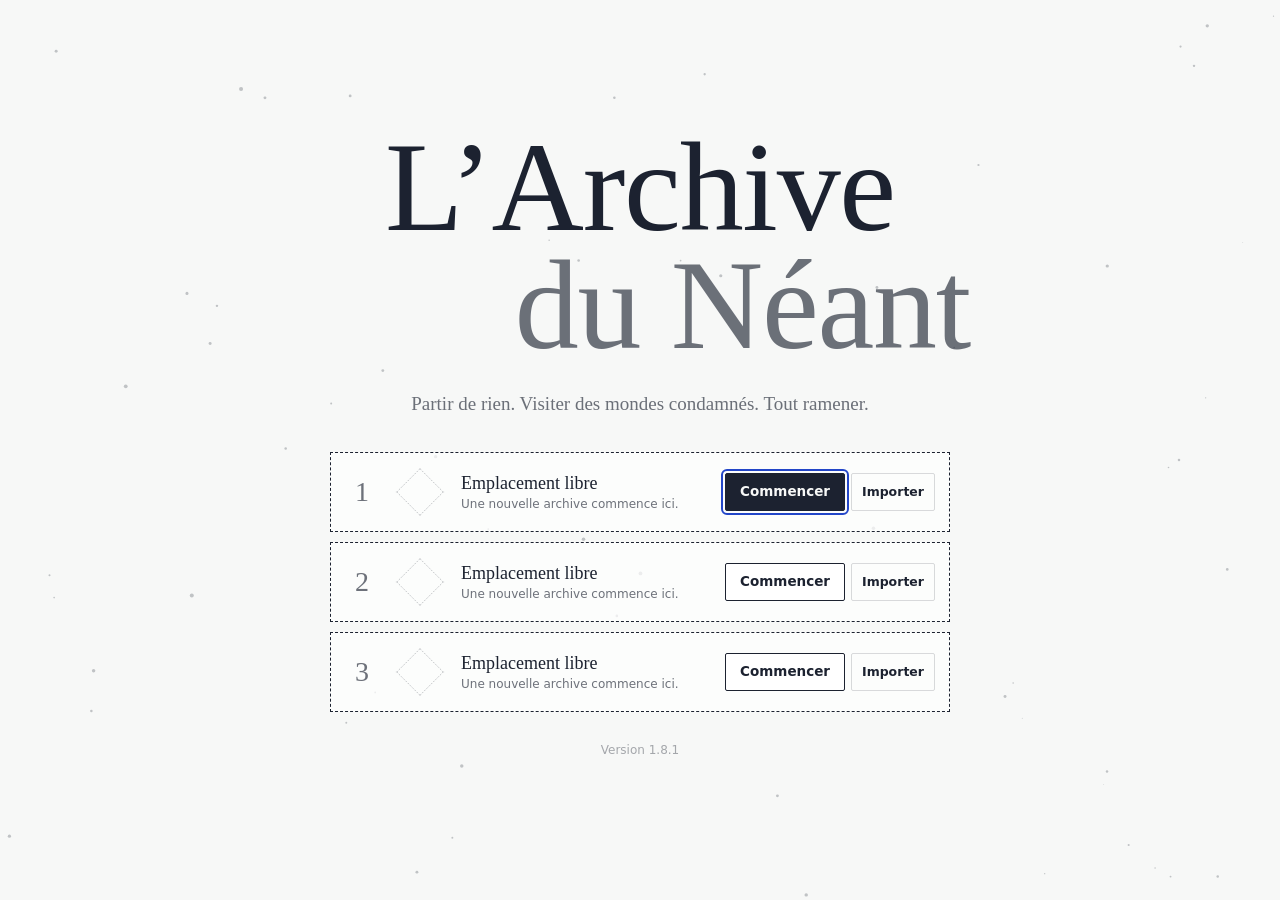
==== index.html @ 3fcc6752 "Publication du 17/10/2026 à 18:14" ====
<!doctype html>
<html lang="fr">
<head>
  <meta charset="utf-8">
  <meta name="viewport" content="width=device-width, initial-scale=1, viewport-fit=cover">
  <meta name="mobile-web-app-capable" content="yes">
  <meta name="apple-mobile-web-app-capable" content="yes">
  <meta name="apple-mobile-web-app-status-bar-style" content="default">
  <meta name="apple-mobile-web-app-title" content="Archive du Néant">
  <link rel="manifest" href="manifest.webmanifest">
  <link rel="apple-touch-icon" href="icons/apple-touch-icon.png">
  <title>L’Archive du Néant</title>
  <meta name="description" content="Un jeu d’extraction et de collection : explorez des mondes condamnés, capturez leurs créatures et bâtissez votre Archive avant leur destruction.">
  <meta name="theme-color" content="#f7f8f7">
  <link rel="icon" href="data:image/svg+xml,%3Csvg xmlns='http://www.w3.org/2000/svg' viewBox='0 0 64 64'%3E%3Crect width='64' height='64' fill='%23f7f8f7'/%3E%3Crect x='14' y='14' width='36' height='36' fill='none' stroke='%231c2230' stroke-width='3' transform='rotate(12 32 32)'/%3E%3Cpath d='M32 20l7 12-7 12-7-12z' fill='%232346c8'/%3E%3C/svg%3E">
  <link rel="stylesheet" href="css/style.css">
</head>
<body>
  <canvas id="game" aria-label="L’Archive du Néant"></canvas>
  <div id="hud"></div>
  <div id="hurt" aria-hidden="true"></div>
  <div id="toasts" aria-live="polite"></div>
  <div id="ui"></div>
  <noscript><p class="noscript">L’Archive du Néant a besoin de JavaScript pour fonctionner.</p></noscript>

  <!-- Socle -->
  <script src="js/core/ns.js"></script>
  <script src="js/core/rng.js"></script>
  <script src="js/core/prefs.js"></script>
  <script src="js/core/input.js"></script>
  <script src="js/core/audio.js"></script>
  <script src="js/core/music.js"></script>
  <script src="js/core/save.js"></script>
  <!-- Données -->
  <script src="js/data/resources.js"></script>
  <script src="js/data/biomes.js"></script>
  <script src="js/data/creatures.js"></script>
  <script src="js/data/traits.js"></script>
  <script src="js/data/civs.js"></script>
  <script src="js/data/gear.js"></script>
  <script src="js/data/world.js"></script>
  <script src="js/data/cosmos.js"></script>
  <script src="js/data/fauna.js"></script>
  <script src="js/data/works.js"></script>
  <!-- Génération -->
  <script src="js/gen/worldgen.js"></script>
  <script src="js/gen/zonegen.js"></script>
  <!-- Rendu -->
  <script src="js/render/camera.js"></script>
  <script src="js/render/fx.js"></script>
  <script src="js/render/icons.js"></script>
  <script src="js/render/creatureArt.js"></script>
  <script src="js/render/cosmicArt.js"></script>
  <script src="js/render/faunaArt.js"></script>
  <script src="js/render/structArt.js"></script>
  <script src="js/render/terrainArt.js"></script>
  <script src="js/render/civArt.js"></script>
  <!-- Jeu -->
  <script src="js/game/profile.js"></script>
  <script src="js/game/shapes.js"></script>
  <script src="js/game/arrange.js"></script>
  <script src="js/render/mosaic.js"></script>
  <script src="js/game/entities.js"></script>
  <script src="js/game/combat.js"></script>
  <script src="js/game/ai.js"></script>
  <script src="js/game/boss.js"></script>
  <script src="js/game/capture.js"></script>
  <script src="js/game/player.js"></script>
  <script src="js/game/collapse.js"></script>
  <script src="js/game/expedition.js"></script>
  <script src="js/game/cinematic.js"></script>
  <script src="js/game/production.js"></script>
  <script src="js/game/bonds.js"></script>
  <script src="js/game/mounts.js"></script>
  <script src="js/game/abilities.js"></script>
  <script src="js/game/keys.js"></script>
  <script src="js/game/rescue.js"></script>
  <script src="js/game/civs.js"></script>
  <script src="js/game/settlements.js"></script>
  <script src="js/game/cosmic.js"></script>
  <script src="js/game/cosmos.js"></script>
  <script src="js/game/search.js"></script>
  <script src="js/game/tutorial.js"></script>
  <script src="js/game/tools.js"></script>
  <script src="js/game/structures.js"></script>
  <script src="js/game/events.js"></script>
  <script src="js/game/resume.js"></script>
  <script src="js/game/archive.js"></script>
  <!-- Interface -->
  <script src="js/ui/hud.js"></script>
  <script src="js/ui/panels.js"></script>
  <script src="js/ui/worldmap.js"></script>
  <script src="js/ui/gamepad.js"></script>
  <script src="js/ui/touch.js"></script>
  <script src="js/ui/console.js"></script>
  <script src="js/ui/dialogue.js"></script>
  <script src="js/main.js"></script>
</body>
</html>
---- css/style.css ----
/* L'Archive du Néant — interface.
   Direction : un registre d'archives. Papier blanc froid, encre bleu-noir,
   un seul bleu (celui de l'Artefact) et un rouge de tampon pour le danger. */
:root {
  --paper: #f7f8f7;
  --card: #ffffff;
  --ink: #1c2230;
  --ink-2: rgba(28, 34, 48, 0.64);
  --ink-3: rgba(28, 34, 48, 0.38);
  --line: rgba(28, 34, 48, 0.16);
  --cyan: #2346c8;
  --cyan-soft: rgba(35, 70, 200, 0.1);
  --stamp: #b3261e;
  --good: #1f7a50;
  --serif: "Iowan Old Style", "Palatino Linotype", Palatino, "Book Antiqua", Georgia, serif;
  --sans: "Avenir Next", "Segoe UI", "Helvetica Neue", system-ui, sans-serif;
  --shadow: 0 28px 70px -30px rgba(18, 22, 34, 0.55);
}

* { box-sizing: border-box; }
[hidden] { display: none !important; }
html, body { margin: 0; height: 100%; overflow: hidden; background: var(--paper); color: var(--ink); font-family: var(--sans); font-size: 14px; line-height: 1.45; -webkit-font-smoothing: antialiased; }
canvas#game { position: fixed; inset: 0; display: block; cursor: crosshair; }
button, input, select { font: inherit; color: inherit; }
kbd { font-family: var(--sans); font-size: 11px; font-weight: 700; border: 1px solid var(--ink); border-bottom-width: 2px; border-radius: 3px; padding: 0 5px; background: var(--card); line-height: 18px; display: inline-block; min-width: 20px; text-align: center; }
.muted { color: var(--ink-2); }
.warn { color: var(--stamp); }
.good { color: var(--good); }
.cyan { color: var(--cyan); }
small { font-size: 12px; }
.noscript { position: fixed; inset: 0; display: grid; place-items: center; font-family: var(--serif); font-size: 20px; }

/* ---------------- boutons ---------------- */
.btn { border: 1px solid var(--ink); background: var(--card); padding: 8px 14px; border-radius: 2px; cursor: pointer; font-weight: 600; font-size: 13.5px; transition: background 0.12s, color 0.12s; }
.btn:hover:not(:disabled) { background: var(--ink); color: var(--paper); }
.btn:focus-visible, .tab:focus-visible, .creature-tile:focus-visible, select:focus-visible, input:focus-visible { outline: 2px solid var(--cyan); outline-offset: 2px; }
.btn:disabled { opacity: 0.42; cursor: not-allowed; }
.btn.primary { background: var(--ink); color: var(--paper); }
.btn.primary:hover:not(:disabled) { background: var(--cyan); border-color: var(--cyan); }
.btn.ghost { background: transparent; border-color: var(--line); }
.btn.ghost:hover:not(:disabled) { border-color: var(--ink); }
.btn.danger { color: var(--stamp); border-color: var(--stamp); background: transparent; }
.btn.danger:hover:not(:disabled) { background: var(--stamp); color: #fff; }
.btn.small { padding: 5px 10px; font-size: 12.5px; }
.btn.tiny { padding: 2px 8px; font-size: 12px; font-weight: 500; }
.btn.big { padding: 12px 22px; font-size: 15px; }
.btn.block { width: 100%; }
.actions { display: flex; gap: 10px; justify-content: flex-end; align-items: center; margin-top: 14px; }
.actions.wrap { flex-wrap: wrap; justify-content: flex-start; }

/* ---------------- champs ---------------- */
.field { display: flex; flex-direction: column; gap: 4px; margin: 8px 0; }
.field > span { font-size: 12px; color: var(--ink-2); }
.field.check { flex-direction: row; align-items: center; gap: 8px; }
.field.check > span { font-size: 14px; color: var(--ink); }
input[type="text"], select { border: 1px solid var(--ink-3); border-radius: 2px; padding: 6px 8px; background: var(--card); }
input[type="range"] { accent-color: var(--ink); width: 100%; }
input[type="checkbox"] { accent-color: var(--cyan); width: 16px; height: 16px; }
label.check { display: flex; gap: 10px; align-items: center; cursor: pointer; }

/* ---------------- fenêtres ---------------- */
#ui { position: fixed; inset: 0; pointer-events: none; z-index: 30; }
.overlay { position: absolute; inset: 0; display: grid; place-items: center; background: rgba(247, 248, 247, 0.74); backdrop-filter: blur(3px); pointer-events: auto; padding: 20px; animation: fadein 0.18s ease-out; }
.panel { background: var(--card); border: 1px solid var(--ink); border-radius: 2px; box-shadow: var(--shadow); width: min(640px, 100%); max-height: calc(100vh - 40px); overflow: auto; padding: 22px 26px; }
.panel.small { width: min(440px, 100%); }
.panel > header { display: flex; align-items: center; gap: 16px; justify-content: space-between; border-bottom: 1px solid var(--line); padding-bottom: 12px; margin-bottom: 14px; }
.panel h2 { font-family: var(--serif); font-weight: 400; font-size: 26px; margin: 0; letter-spacing: 0.01em; }
.panel h3 { font-size: 13px; font-weight: 700; margin: 18px 0 8px; color: var(--ink); }
.panel section:first-of-type h3 { margin-top: 4px; }
.panel p { margin: 6px 0; max-width: 72ch; }
.note { border-left: 3px solid var(--cyan); padding: 6px 10px; background: var(--cyan-soft); }

ul.rows { list-style: none; margin: 0; padding: 0; }
ul.rows > li { display: flex; align-items: center; gap: 10px; padding: 7px 0; border-bottom: 1px solid var(--line); }
ul.rows > li:last-child { border-bottom: 0; }
ul.rows > li.disabled { opacity: 0.45; }
ul.rows .grow, .grow { flex: 1; min-width: 0; }
ul.rows small { display: block; color: var(--ink-2); }
.swatch { width: 13px; height: 13px; margin: 0 3px; border: 1px solid var(--ink); flex: none; transform: rotate(45deg); }
.ico { display: inline-block; vertical-align: middle; image-rendering: auto; flex: none; }
.cost { display: flex; flex-wrap: wrap; gap: 4px 10px; margin: 8px 0; }
.cost .c { display: inline-flex; align-items: center; gap: 3px; font-weight: 700; font-variant-numeric: tabular-nums; }
.cost .c.lack { color: var(--stamp); }
.reslist { display: flex; flex-wrap: wrap; gap: 6px 14px; }
.reslist .r { display: inline-flex; align-items: center; gap: 5px; }
.reslist .r small { color: var(--ink-2); }
.mini-res { display: inline-flex; gap: 2px; }
dl.facts { display: grid; grid-template-columns: auto 1fr; gap: 3px 14px; margin: 8px 0; }
dl.facts dt { color: var(--ink-2); font-size: 12.5px; }
dl.facts dd { margin: 0; font-size: 13px; }
.stepper { display: inline-flex; align-items: center; gap: 6px; }
.stepper b { min-width: 16px; text-align: center; font-variant-numeric: tabular-nums; }

/* ---------------- écran titre ---------------- */
.title-overlay { background: transparent; backdrop-filter: none; }
.title-screen { text-align: center; max-width: 720px; }
.title { font-family: var(--serif); font-weight: 400; margin: 0; line-height: 0.92; font-size: clamp(54px, 10vw, 128px); letter-spacing: -0.01em; }
.title span { display: block; }
.title span + span { padding-left: 1.6em; color: var(--ink-2); }
.title-sub { font-family: var(--serif); font-size: 19px; color: var(--ink-2); margin: 26px auto 34px; max-width: 60ch; }
.title-actions { display: flex; gap: 12px; justify-content: center; flex-wrap: wrap; }
.title-meta { color: var(--ink-2); margin-top: 22px; font-size: 13px; }
.title-foot { color: var(--ink-3); font-size: 12px; margin-top: 30px; }

/* ---------------- introduction ---------------- */
.intro-overlay { background: var(--paper); backdrop-filter: none; transition: opacity 0.7s; }
.intro-overlay.out { opacity: 0; }
.intro { text-align: center; max-width: 640px; }
.intro p { font-family: var(--serif); font-size: clamp(20px, 2.6vw, 28px); margin: 18px 0; opacity: 0; transform: translateY(6px); transition: opacity 1.4s, transform 1.4s; }
.intro p.in { opacity: 1; transform: none; }
.intro .skip { position: fixed; right: 24px; bottom: 24px; }

/* ---------------- console de l'Artefact ---------------- */
.panel.console { width: min(1180px, 100%); height: min(860px, calc(100vh - 40px)); display: flex; flex-direction: column; padding: 18px 22px 0; overflow: hidden; }
.console > header { flex: none; margin-bottom: 0; }
.stockline { flex: 1; display: flex; flex-wrap: wrap; gap: 2px 12px; justify-content: flex-end; font-size: 12.5px; font-weight: 600; font-variant-numeric: tabular-nums; max-height: 44px; overflow: hidden; }
.stockline span { display: inline-flex; align-items: center; gap: 3px; }
.console-body { flex: 1; display: grid; grid-template-columns: 168px 1fr; min-height: 0; }
.tabs { display: flex; flex-direction: column; border-right: 1px solid var(--line); padding: 14px 0; gap: 2px; }
.tab { text-align: left; background: none; border: 0; border-left: 3px solid transparent; padding: 8px 12px; cursor: pointer; font-weight: 500; color: var(--ink-2); }
.tab:hover { color: var(--ink); background: rgba(28, 34, 48, 0.04); }
.tab.on { border-left-color: var(--cyan); color: var(--ink); font-weight: 700; background: var(--cyan-soft); }
.tab-content { overflow: auto; padding: 14px 4px 26px 22px; }
.tab-intro { color: var(--ink-2); display: flex; justify-content: space-between; gap: 16px; align-items: flex-start; flex-wrap: wrap; margin-bottom: 10px; }
.tab-intro .actions { margin: 0; }
.tab-content .empty { padding: 60px 20px; text-align: center; }
.tab-content .empty p:first-child { font-family: var(--serif); font-size: 22px; }

.world-grid { display: grid; grid-template-columns: repeat(auto-fill, minmax(258px, 1fr)); gap: 16px; }
.world-card { border: 1px solid var(--ink); padding: 0 14px 14px; background: var(--card); display: flex; flex-direction: column; }
.world-card.picked { outline: 3px solid var(--cyan); }
.world-swatch { width: calc(100% + 28px); margin: 0 -14px 10px; height: 64px; display: block; border-bottom: 1px solid var(--ink); }
.world-card h3 { font-family: var(--serif); font-size: 22px; font-weight: 400; margin: 2px 0 0; letter-spacing: 0.04em; }
.world-card .region { color: var(--ink-2); margin: 0 0 6px; }
.world-card dl.facts { flex: 1; grid-template-columns: 96px 1fr; }
.threat-inline { font-weight: 700; }
.threat-inline.t4, .threat-inline.t5 { color: #a8541a; }
.threat-inline.t6, .threat-inline.t7 { color: var(--stamp); }

.prep { display: grid; grid-template-columns: 280px 1fr; gap: 22px; align-items: start; }
.prep-world .world-card .btn { display: none; }
.slot-row { display: flex; gap: 10px; align-items: center; }
.slot-ico { width: 34px; height: 34px; border: 1px solid var(--line); display: grid; place-items: center; flex: none; }
.risk { border-top: 1px solid var(--ink); margin-top: 18px; padding-top: 10px; }

.craft-grid, .upgrades { display: grid; grid-template-columns: repeat(auto-fill, minmax(240px, 1fr)); gap: 12px; }
.craft, .upgrade { border: 1px solid var(--line); padding: 12px; display: flex; flex-direction: column; gap: 4px; }
.craft p, .upgrade p { margin: 2px 0; font-size: 13px; }
.craft.cannot { background: rgba(28, 34, 48, 0.025); }
.craft .btn, .upgrade .btn { align-self: flex-start; margin-top: auto; }
.craft-head { display: flex; gap: 10px; align-items: center; }
.craft-head small { display: block; color: var(--ink-2); }
.up-head { display: flex; justify-content: space-between; align-items: center; }
.pips { display: inline-flex; gap: 3px; }
.pips i { width: 9px; height: 9px; border: 1px solid var(--ink); display: inline-block; transform: rotate(45deg); }
.pips i.on { background: var(--cyan); border-color: var(--cyan); }

.creature-grid { display: grid; grid-template-columns: repeat(auto-fill, minmax(132px, 1fr)); gap: 10px; }
.creature-tile { border: 1px solid var(--line); background: var(--card); padding: 10px 8px; display: flex; flex-direction: column; align-items: center; gap: 2px; cursor: pointer; text-align: center; }
.creature-tile:hover { border-color: var(--ink); }
.creature-tile.comp { border-color: var(--cyan); box-shadow: inset 0 0 0 1px var(--cyan); }
.creature-tile.tier2, .creature-tile.tier3 { background: linear-gradient(180deg, rgba(28, 34, 48, 0.04), transparent 60%); }
.creature-tile b { font-size: 13px; }
.creature-tile small { font-size: 11.5px; }
.creature-tile em { font-style: normal; font-size: 11.5px; font-weight: 700; }

.beast-grid { display: grid; grid-template-columns: repeat(auto-fill, minmax(190px, 1fr)); gap: 10px; }
.beast { border: 1px solid var(--line); padding: 10px; display: flex; flex-direction: column; gap: 2px; }
.beast.caught { border-color: var(--ink); }
.beast p { font-size: 12.5px; margin: 4px 0; color: var(--ink-2); }
.beast.unknown, .beast.locked { align-items: center; justify-content: center; color: var(--ink-3); min-height: 110px; }
.void-sil { width: 50px; height: 50px; border: 1px dashed var(--ink-3); transform: rotate(45deg); margin: 8px; }

ol.ranks { list-style: none; padding: 0; margin: 8px 0; display: flex; flex-wrap: wrap; gap: 6px; }
ol.ranks li { border: 1px solid var(--line); padding: 6px 10px; display: flex; flex-direction: column; min-width: 120px; }
ol.ranks li span { font-size: 11.5px; color: var(--ink-2); }
ol.ranks li.done { border-color: var(--ink); }
ol.ranks li.next { border-color: var(--cyan); border-style: dashed; }
ol.ranks li.locked { border-style: dashed; color: var(--ink-3); }

.lore-list blockquote, .panel.lore blockquote { margin: 10px 0; padding: 4px 0 4px 16px; border-left: 2px solid var(--ink); font-family: var(--serif); font-size: 16px; line-height: 1.55; }
.lore-list blockquote b { display: block; font-family: var(--sans); font-size: 12px; color: var(--ink-2); margin-bottom: 2px; }
.panel.lore { width: min(520px, 100%); }
.panel.lore blockquote { font-size: 21px; font-style: italic; }
.lore-num { color: var(--ink-2); font-size: 12px; }
.stamp-small { font-size: 11px; font-weight: 800; border: 1.5px solid currentColor; padding: 1px 6px; transform: rotate(-4deg); }
.stamp-small.extrait { color: var(--ink); }
.stamp-small.urgence { color: #a8541a; }
.stamp-small.echec { color: var(--stamp); }

/* ---------------- fiches ---------------- */
.panel.creature-card { width: min(720px, 100%); }
.card-body { display: grid; grid-template-columns: 150px 1fr; gap: 20px; }
.portrait-big { border: 1px solid var(--line); display: grid; place-items: center; height: 150px; background: repeating-linear-gradient(0deg, transparent 0 19px, rgba(28, 34, 48, 0.05) 19px 20px), var(--paper); }
.species { color: var(--ink-2); font-size: 13px; }
.panel.report { width: min(680px, 100%); }
.panel.report > header { align-items: flex-start; }
.stamp { color: var(--stamp); border: 2.5px solid var(--stamp); padding: 4px 12px; font-weight: 800; font-size: 18px; transform: rotate(-8deg); letter-spacing: 0.04em; margin-top: 6px; opacity: 0.88; }
.portraits { display: flex; flex-wrap: wrap; gap: 12px; }
.portraits figure { margin: 0; text-align: center; width: 84px; }
.portraits figcaption { font-size: 12px; }
.capacity { display: flex; gap: 10px; align-items: center; font-weight: 700; }
.capacity .bar { flex: 1; }
.capacity.over b { color: var(--stamp); }
.panel.transfer { width: min(620px, 100%); }
.panel.bag { width: min(620px, 100%); }
.panel.pause { width: min(600px, 100%); }
dl.keys { display: grid; grid-template-columns: 150px 1fr; gap: 4px 12px; margin: 0; }
dl.keys dt { font-weight: 700; font-size: 13px; }
dl.keys dd { margin: 0; color: var(--ink-2); }
.foot { margin-top: 18px; font-size: 12px; }

/* ---------------- barres ---------------- */
.bar { height: 7px; border: 1px solid var(--ink); background: var(--card); position: relative; overflow: hidden; }
.bar > i { position: absolute; inset: 0; background: var(--ink); transform-origin: left center; transform: scaleX(0); transition: transform 0.12s linear; }
.bar.cargo > i { background: var(--cyan); }
.bar.full > i { background: var(--stamp); }
.bar.pulse { animation: pulse 0.35s ease-out; }

/* ---------------- HUD ---------------- */
#hud { position: fixed; inset: 0; pointer-events: none; z-index: 10; }
.card { background: rgba(255, 255, 255, 0.9); border: 1px solid var(--ink); border-radius: 2px; padding: 8px 12px; position: absolute; }
.hud-where { top: 14px; left: 14px; min-width: 210px; }
.where-code { font-family: var(--serif); font-size: 20px; letter-spacing: 0.05em; line-height: 1.1; }
.where-zone { font-size: 12.5px; color: var(--ink-2); margin: 2px 0 4px; }
.threat { font-size: 11.5px; color: var(--ink-2); display: flex; align-items: center; gap: 3px; }
.threat b { width: 8px; height: 8px; border: 1px solid var(--ink); transform: rotate(45deg); display: inline-block; margin-left: 2px; }
.threat b.on { background: var(--stamp); border-color: var(--stamp); }
.hud-map { top: 14px; right: 14px; padding: 6px; }
.hud-map canvas { display: block; width: 190px; height: 190px; background: #10131c; }
.map-label { font-size: 11px; color: var(--ink-2); }
.hud-vitals { left: 14px; bottom: 30px; width: 250px; }
.hud-vitals .lbl, .hud-loot .lbl { font-size: 11.5px; color: var(--ink-2); }
.hp { position: relative; height: 14px; border: 1.5px solid var(--ink); background: var(--card); margin: 3px 0 6px; overflow: hidden; }
.hp > i { position: absolute; inset: 0; background: var(--ink); transform-origin: left center; transition: transform 0.1s; }
.hp.low > i { background: var(--stamp); }
.hp > span { position: absolute; inset: 0; display: grid; place-items: center; font-size: 10.5px; font-weight: 700; color: #fff; mix-blend-mode: difference; font-variant-numeric: tabular-nums; }
.hud-vitals .row { display: flex; align-items: center; gap: 10px; }
.dash { width: 14px; height: 14px; border: 1.5px solid var(--ink); transform: rotate(45deg); opacity: 0.35; }
.dash.ready { background: var(--cyan); border-color: var(--cyan); opacity: 1; }
.weapons { display: flex; gap: 6px; }
.weapons img { border: 1px solid var(--line); background: var(--card); }
.hud-cons { position: absolute; left: 50%; bottom: 30px; transform: translateX(-50%); display: flex; gap: 6px; }
.hud-cons .slot { width: 52px; height: 52px; background: rgba(255, 255, 255, 0.9); border: 1px solid var(--ink); position: relative; display: grid; place-items: center; }
.hud-cons .slot.vacant { opacity: 0.4; }
.hud-cons .slot kbd { position: absolute; top: -9px; left: -7px; }
.hud-cons .slot .n { position: absolute; right: 3px; bottom: 1px; font-size: 11px; font-weight: 700; }
.hud-loot { right: 14px; bottom: 30px; width: 250px; }
.meter { display: grid; grid-template-columns: 42px 1fr 52px; gap: 8px; align-items: center; margin: 3px 0; }
.meter .num { font-size: 12px; font-weight: 700; text-align: right; font-variant-numeric: tabular-nums; }
.stake { font-size: 11.5px; color: var(--ink-2); margin-top: 4px; }
.hud-help { position: absolute; left: 0; right: 0; bottom: 6px; text-align: center; font-size: 11.5px; color: var(--ink-2); text-shadow: 0 0 4px rgba(255, 255, 255, 0.9), 0 0 2px #fff; }
.prompt { position: absolute; left: 50%; bottom: 100px; transform: translateX(-50%); background: var(--card); border: 1px solid var(--ink); padding: 7px 12px 9px; display: flex; gap: 8px; align-items: center; font-weight: 600; white-space: nowrap; overflow: hidden; }
.prompt.locked { color: var(--stamp); border-color: var(--stamp); }
.prompt .prompt-fill { position: absolute; left: 0; right: 0; bottom: 0; height: 3px; background: var(--cyan); transform-origin: left; transform: scaleX(0); }
.bossbar { position: absolute; left: 50%; bottom: 150px; transform: translateX(-50%); width: min(560px, 70vw); text-align: center; }
.bossbar .boss-name { font-family: var(--serif); font-size: 20px; text-shadow: 0 0 6px #fff, 0 0 3px #fff; }
.bossbar .bar { height: 10px; border-width: 1.5px; }
.bossbar .bar > i { background: var(--stamp); }
.bossbar.exhausted .bar > i { background: var(--cyan); }
.bossbar .boss-phase { font-size: 12px; font-weight: 600; text-shadow: 0 0 4px #fff, 0 0 2px #fff; margin-top: 2px; }
.collapsebar { position: absolute; left: 50%; top: 14px; transform: translateX(-50%); width: min(420px, 60vw); background: var(--card); border: 1px solid var(--cyan); padding: 8px 12px; text-align: center; font-weight: 700; }
.collapsebar .bar { border-color: var(--cyan); margin: 5px 0 3px; }
.collapsebar .bar > i { background: var(--cyan); }
.collapsebar.away { border-color: var(--stamp); color: var(--stamp); animation: blink 0.6s infinite alternate; }
.collapsebar .small { font-size: 11.5px; font-weight: 500; color: var(--ink-2); }
.emerg { position: absolute; left: 50%; top: 42%; transform: translateX(-50%); background: var(--card); border: 1px solid var(--ink); padding: 10px 14px; width: 260px; text-align: center; font-weight: 700; }
.emerg .bar { margin-top: 6px; }
.hud-rank { top: 14px; left: 14px; max-width: 360px; }
.rank-name { font-family: var(--serif); font-size: 21px; line-height: 1.15; white-space: nowrap; }
.rank-next { font-size: 12px; color: var(--ink-2); margin-top: 2px; }
.scale { font-size: 12px; font-weight: 700; margin-top: 4px; color: var(--cyan); font-variant-numeric: tabular-nums; }
.hud-stock { top: 14px; right: 14px; display: flex; flex-wrap: wrap; gap: 4px 12px; max-width: 420px; justify-content: flex-end; font-size: 12.5px; font-weight: 700; font-variant-numeric: tabular-nums; }
.hud-stock .res { display: inline-flex; align-items: center; gap: 3px; }
#hurt { position: fixed; inset: 0; pointer-events: none; z-index: 11; box-shadow: inset 0 0 120px rgba(179, 38, 30, 0.55); opacity: 0; }
#hurt.on { animation: hurt 0.45s ease-out; }

/* ---------------- messages ---------------- */
#toasts { position: fixed; top: 64px; left: 50%; transform: translateX(-50%); z-index: 20; display: flex; flex-direction: column; align-items: center; gap: 6px; pointer-events: none; width: min(560px, 90vw); }
.toast { background: var(--card); border: 1px solid var(--ink); border-left-width: 4px; padding: 8px 14px; box-shadow: 0 10px 24px -14px rgba(18, 22, 34, 0.5); animation: toastin 0.25s ease-out; transition: opacity 0.4s, transform 0.4s; max-width: 100%; }
.toast.out { opacity: 0; transform: translateY(-6px); }
.banner { position: fixed; left: 50%; top: 26%; transform: translateX(-50%); background: var(--card); border: 1px solid var(--ink); padding: 18px 30px; text-align: center; box-shadow: var(--shadow); animation: toastin 0.5s ease-out; transition: opacity 0.8s; }
.banner.out { opacity: 0; }
.banner-title { font-family: var(--serif); font-size: 30px; white-space: nowrap; }
.banner-sub { color: var(--ink-2); margin-top: 4px; }
.fatal { position: fixed; left: 50%; top: 50%; transform: translate(-50%, -50%); z-index: 100; background: var(--card); border: 2px solid var(--stamp); padding: 20px 24px; max-width: 460px; box-shadow: var(--shadow); }

@keyframes fadein { from { opacity: 0; } to { opacity: 1; } }
@keyframes toastin { from { opacity: 0; transform: translateY(-8px); } to { opacity: 1; transform: none; } }
@keyframes pulse { 0% { box-shadow: 0 0 0 0 rgba(35, 70, 200, 0.6); } 100% { box-shadow: 0 0 0 6px rgba(35, 70, 200, 0); } }
@keyframes hurt { 0% { opacity: 1; } 100% { opacity: 0; } }
@keyframes blink { from { opacity: 1; } to { opacity: 0.7; } }

@media (prefers-reduced-motion: reduce) {
  .overlay, .toast, .banner { animation: none; }
  .intro p { transition: opacity 0.4s; transform: none; }
}
@media (max-width: 900px) {
  .console-body { grid-template-columns: 1fr; grid-template-rows: auto 1fr; }
  .tabs { flex-direction: row; overflow-x: auto; border-right: 0; border-bottom: 1px solid var(--line); padding: 6px 0; }
  .tab { border-left: 0; border-bottom: 3px solid transparent; white-space: nowrap; }
  .tab.on { border-bottom-color: var(--cyan); }
  .tab-content { padding-left: 0; }
  .prep { grid-template-columns: 1fr; }
  .card-body { grid-template-columns: 1fr; }
  .hud-map canvas { width: 130px; height: 130px; }
  .hud-vitals, .hud-loot { width: 200px; }
}

/* ---------------- v0.9 : liens, capacités, montures ---------------- */
.hud-abil { left: 14px; bottom: 132px; padding: 6px 8px; }
.aslots { display: flex; gap: 6px; align-items: flex-end; }
.aslot { position: relative; width: 40px; height: 40px; border: 1.5px solid var(--line); background: var(--card); display: grid; place-items: center; overflow: hidden; }
.aslot.on { width: 48px; height: 48px; border-width: 2.5px; }
.aslot .adot { position: absolute; right: 3px; top: 3px; width: 8px; height: 8px; border-radius: 50%; border: 1px solid var(--ink); }
.aslot .acd { position: absolute; inset: 0; background: rgba(28, 34, 48, 0.55); transform-origin: bottom; transform: scaleY(0); }
.aslot kbd { position: absolute; left: -1px; bottom: -1px; font-size: 10px; line-height: 15px; min-width: 16px; padding: 0 3px; }
.aslot.down { opacity: 0.35; }
.aslot.call { border-style: dashed; border-color: var(--ink); }
.aslot.call.used { opacity: 0.3; }
.aname { font-size: 11.5px; color: var(--ink-2); margin-top: 4px; white-space: nowrap; }
.mount-row { display: grid; grid-template-columns: auto 1fr; gap: 8px; align-items: center; margin: 0 0 6px; }
.mount-row .bar { height: 6px; }

.bars { display: grid; grid-template-columns: 74px 1fr auto; gap: 4px 10px; align-items: center; margin: 8px 0; font-size: 12.5px; }
.bars .bar { height: 8px; }
.bars .bar.loy > i { background: var(--good); }
.bars .bar.loy.low > i { background: var(--stamp); }
.bars .bar.xp > i { background: var(--cyan); }
.bars .bar.fed > i { background: #b8863b; }
.tags { display: flex; flex-wrap: wrap; gap: 4px; margin: 6px 0; }
.tag { font-size: 11.5px; border: 1px solid var(--line); padding: 1px 7px; border-radius: 10px; display: inline-flex; align-items: center; gap: 4px; }
.tag i { width: 8px; height: 8px; border-radius: 50%; display: inline-block; border: 1px solid rgba(28, 34, 48, 0.4); }
.evo { border: 1px solid var(--line); padding: 8px 10px; margin: 6px 0; display: grid; grid-template-columns: 1fr auto; gap: 4px 12px; align-items: center; }
.evo b { font-family: var(--serif); font-weight: 400; font-size: 16px; }
.evo .why { color: var(--stamp); font-size: 12px; }
.lvl { font-size: 11px; font-weight: 700; color: var(--cyan); }
.essences { display: grid; grid-template-columns: repeat(auto-fill, minmax(220px, 1fr)); gap: 10px; }
.essence { border: 1px dashed var(--ink-3); padding: 10px; display: flex; flex-direction: column; gap: 4px; align-items: flex-start; }
.essence img { filter: grayscale(1) opacity(0.6); }
.logline { font-size: 12.5px; padding: 3px 0; border-bottom: 1px solid var(--line); }
.logline small { color: var(--ink-3); margin-right: 8px; }
.creature-tile.lost { opacity: 0.55; border-style: dashed; }
.world-card.rescue { border-color: var(--stamp); box-shadow: inset 0 0 0 1px var(--stamp); }

/* ---------------- v0.10 : peuples ---------------- */
.panel.dialogue { width: min(620px, 100%); }
.dlg-head { display: grid; grid-template-columns: 100px 1fr; gap: 16px; align-items: center; border-bottom: 1px solid var(--line); padding-bottom: 12px; margin-bottom: 12px; }
.dlg-portrait { border: 1px solid var(--line); height: 100px; display: grid; place-items: center; background: var(--paper); }
.dlg-head h2 { margin: 0; }
.dlg-head p { margin: 2px 0; }
.dlg-att { font-size: 12px; font-weight: 700; letter-spacing: 0.04em; text-transform: uppercase; color: var(--ink-2); }
.dlg-text p { font-family: var(--serif); font-size: 17px; line-height: 1.55; margin: 8px 0; }
.dlg-text p.note, .dlg-text p.muted { font-family: var(--sans); font-size: 13.5px; }
.dlg-choices { display: flex; flex-direction: column; gap: 8px; margin-top: 16px; }
.dlg-choice { display: flex; flex-direction: column; gap: 2px; }
.btn.choice { text-align: left; font-weight: 500; padding: 9px 14px; }
.btn.choice.danger { color: var(--stamp); border-color: var(--stamp); }
.btn.choice.danger:hover:not(:disabled) { background: var(--stamp); color: #fff; }
.civ-report { display: grid; grid-template-columns: 60px 1fr; gap: 12px; align-items: center; }
.peuples .rep { font-size: 15px; }
.peuples .rep b { font-family: var(--serif); font-weight: 400; font-size: 20px; }

/* ---------------- v1.0 : échelles supérieures ---------------- */
.swatch.round { border-radius: 50%; transform: none; }
.echelons { display: flex; flex-wrap: wrap; gap: 6px; margin: 0 0 12px; }
.echelon { font: inherit; font-size: 13px; font-weight: 600; padding: 7px 14px; border: 1px solid var(--ink); background: var(--paper); color: var(--ink); cursor: pointer; display: flex; flex-direction: column; align-items: flex-start; gap: 1px; }
.echelon small { font-weight: 400; font-size: 11px; color: var(--ink-2); }
.echelon.on { background: var(--ink); color: #fff; }
.echelon.on small { color: #d8dbe4; }
.echelon.locked { opacity: 0.45; cursor: not-allowed; border-style: dashed; }
.echelon:focus-visible { outline: 2px solid var(--cyan); outline-offset: 2px; }
.echelon-note { margin: 0 0 12px; }

/* ---------- Carte des destinations et recherche précise (1.2) ---------- */
.search-box { border: 1px solid var(--line); background: var(--card); padding: 10px 14px; margin: 0 0 12px; }
.search-box.on { border-color: var(--cyan); box-shadow: inset 3px 0 0 var(--cyan); }
.search-box p.small { font-size: 12.5px; margin: 6px 0 0; }
.search-row { display: flex; flex-wrap: wrap; align-items: center; gap: 8px; }
.search-row select { font: inherit; font-size: 13px; padding: 5px 8px; border: 1px solid var(--ink); background: var(--paper); color: var(--ink); max-width: 260px; }
.search-result { display: flex; gap: 10px; align-items: flex-start; margin: 10px 0 4px; }
.search-result > img, .search-result > canvas { flex: none; margin-top: 2px; }
.search-result p { margin: 0 0 4px; }
ul.hits { list-style: none; margin: 0; padding: 0; font-size: 13px; }
ul.hits li { margin: 2px 0; }
.linkish { font: inherit; font-weight: 700; color: var(--cyan); background: none; border: 0; padding: 0; cursor: pointer; text-decoration: underline; text-underline-offset: 2px; }
.view-toggle { display: inline-flex; margin: 0 0 10px; border: 1px solid var(--ink); }
.view-toggle .seg { font: inherit; font-size: 13px; font-weight: 600; padding: 5px 16px; border: 0; background: var(--paper); color: var(--ink); cursor: pointer; }
.view-toggle .seg + .seg { border-left: 1px solid var(--ink); }
.view-toggle .seg.on { background: var(--ink); color: #fff; }
.map-layout { display: grid; grid-template-columns: minmax(0, 1fr) 300px; gap: 16px; align-items: start; }
.map-col { min-width: 0; }
.worldmap-wrap { border: 1px solid var(--ink); background: #fbfbfa; }
canvas.worldmap { display: block; width: 100%; outline: none; }
canvas.worldmap:focus-visible { box-shadow: inset 0 0 0 2px var(--cyan); }
.map-legend { font-size: 12px; margin: 6px 0 0; }
.map-side .world-card { margin: 0; }
.map-side .world-card dl.facts { grid-template-columns: 92px 1fr; font-size: 12.5px; }
.world-card.hit { border-color: var(--cyan); box-shadow: inset 0 0 0 1px var(--cyan); }
.world-card .search-hit { color: var(--cyan); font-size: 12.5px; margin: 0 0 6px; }
.world-card .search-miss { color: var(--ink-3); font-size: 12.5px; margin: 0 0 6px; }
.tag.found { margin-left: 8px; font-family: var(--sans, inherit); font-size: 11px; letter-spacing: 0; color: var(--cyan); border-color: var(--cyan); vertical-align: middle; }
.cost .c.seek { cursor: pointer; text-decoration: underline dotted; }
.beast .seek { margin-top: 6px; }
@media (max-width: 900px) { .map-layout { grid-template-columns: 1fr; } }

/* ---------- Tutoriel : le Seuil (1.3) ---------- */
.tuto-card { position: absolute; top: 14px; left: 50%; transform: translateX(-50%); width: min(540px, calc(100vw - 500px)); min-width: 300px; padding: 10px 16px 12px; border-left: 4px solid var(--cyan); pointer-events: auto; animation: toastin 0.3s ease-out; }
.tuto-card h3 { font-family: var(--serif); font-weight: 400; font-size: 21px; margin: 2px 0 4px; }
.tuto-card p { margin: 0; line-height: 1.55; }
.tuto-card kbd { margin: 0 1px; }
.tuto-head { display: flex; justify-content: space-between; align-items: baseline; gap: 12px; }
.tuto-kicker { font-size: 11px; font-weight: 700; letter-spacing: 0.08em; text-transform: uppercase; color: var(--cyan); }
.tuto-skip { font-size: 12px; font-weight: 600; color: var(--ink-2); }
.tuto-checks { display: flex; gap: 14px; margin-top: 6px; font-size: 13px; color: var(--ink-2); }
.tuto-checks .ok { color: var(--cyan); font-weight: 700; }
.tuto-dots { display: flex; gap: 5px; margin-top: 9px; }
.tuto-dots i { width: 22px; height: 4px; background: var(--line); }
.tuto-dots i.done { background: var(--ink); }
.tuto-dots i.on { background: var(--cyan); }
body.tuto-on #toasts { top: 168px; }
.tuto-offer .kicker { font-size: 11px; font-weight: 700; letter-spacing: 0.08em; text-transform: uppercase; color: var(--cyan); margin: 0; }
.tuto-offer h2 { font-family: var(--serif); font-weight: 400; font-size: 30px; margin: 2px 0 10px; }
@media (max-width: 900px) { .tuto-card { width: calc(100vw - 32px); top: auto; bottom: 120px; } body.tuto-on #toasts { top: 64px; } }

/* ---------- Outils, structures, événements (1.4) ---------- */
.where-event { margin-top: 6px; font-size: 12px; font-weight: 700; padding: 3px 8px; border-left: 4px solid var(--cyan); background: rgba(35, 70, 200, 0.06); }
.struct-icon { display: block; flex: none; }
.build-grid { display: grid; grid-template-columns: repeat(auto-fill, minmax(250px, 1fr)); gap: 12px; }
.build-card { border: 1px solid var(--ink); background: var(--card); padding: 10px 12px; display: flex; flex-direction: column; gap: 6px; }
.build-card.on { border-color: var(--cyan); box-shadow: inset 0 0 0 1px var(--cyan); }
.build-card.idle { opacity: 0.8; border-style: dashed; }
.build-head { display: flex; gap: 10px; align-items: center; }
.build-head b { display: block; font-family: var(--serif); font-weight: 400; font-size: 17px; }
.build-head small { color: var(--ink-2); }
.build-card p { margin: 0; font-size: 13px; }
.build-card .effect { color: var(--cyan); font-weight: 600; }
.build-card .actions { display: flex; flex-wrap: wrap; gap: 6px; align-items: center; margin-top: auto; }
.slots-line { display: flex; gap: 4px; align-items: center; flex-wrap: wrap; margin: 4px 0 12px; }
.slots-line i { width: 14px; height: 14px; border: 1px solid var(--ink); display: inline-block; transform: rotate(45deg); }
.slots-line i.on { background: var(--ink); }
.tool-grid { display: grid; grid-template-columns: repeat(2, minmax(0, 1fr)); gap: 8px 14px; }
@media (max-width: 700px) { .tool-grid { grid-template-columns: 1fr; } }

/* ---------- Confort (1.5) : emplacements, reprise, réglages ---------- */
.slots { display: flex; flex-direction: column; gap: 10px; margin: 26px auto 0; max-width: 620px; text-align: left; }
.save-slot { display: flex; align-items: center; gap: 14px; background: var(--card); border: 1px solid var(--ink); padding: 12px 14px; }
.save-slot.empty { border-style: dashed; background: rgba(255, 255, 255, 0.6); }
.save-slot.last { box-shadow: inset 4px 0 0 var(--cyan); }
.slot-num { font-family: var(--serif); font-size: 28px; width: 34px; text-align: center; color: var(--ink-2); }
.slot-body { flex: 1; min-width: 0; }
.slot-body b { display: block; font-family: var(--serif); font-weight: 400; font-size: 18px; }
.slot-body small { color: var(--ink-2); }
.slot-actions { display: flex; gap: 6px; flex-wrap: wrap; justify-content: flex-end; }
.panel .kicker { font-size: 11px; font-weight: 700; letter-spacing: 0.08em; text-transform: uppercase; color: var(--cyan); margin: 0; }
.resume-panel h2 { font-family: var(--serif); font-weight: 400; font-size: 26px; margin: 2px 0 10px; }
.keymap { display: grid; grid-template-columns: 1fr auto auto; gap: 4px 10px; align-items: center; font-size: 13px; }
.keymap kbd { min-width: 34px; }
.keymap .listening kbd { background: var(--cyan); color: #fff; border-color: var(--cyan); }
.opt-row { display: flex; align-items: center; justify-content: space-between; gap: 12px; margin: 6px 0; font-size: 13.5px; }
.opt-row select { font: inherit; font-size: 13px; padding: 4px 8px; border: 1px solid var(--ink); background: var(--paper); color: var(--ink); }
/* taille de l'interface (zoom de toute la couche HTML) */
#hud > *, #ui .overlay > *, #toasts { zoom: var(--ui-zoom, 1); }
html.big-text body { font-size: 16px; }
html.big-text .toast, html.big-text .prompt { font-size: 16px; }
html.contrast { --ink-2: rgba(10, 14, 24, 0.86); --ink-3: rgba(10, 14, 24, 0.64); --line: rgba(10, 14, 24, 0.4); }
html.contrast .card, html.contrast .panel { border-width: 2px; }
html.reduce-fx *, html.reduce-fx *::before, html.reduce-fx *::after { animation-duration: 0.01ms !important; transition-duration: 0.01ms !important; }
@media (max-width: 600px) { .save-slot { flex-wrap: wrap; } .slot-actions { width: 100%; justify-content: flex-start; } }
.pause-tabs { display: flex; flex-wrap: wrap; margin: 4px 0 12px; border: 1px solid var(--ink); width: fit-content; max-width: 100%; }
.pause-tabs .seg { font: inherit; font-size: 13px; font-weight: 600; padding: 6px 14px; border: 0; background: var(--paper); color: var(--ink); cursor: pointer; }
.pause-tabs .seg + .seg { border-left: 1px solid var(--ink); }
.pause-tabs .seg.on { background: var(--ink); color: #fff; }
.pause-body { min-height: 220px; }

/* ---------- Jouer partout (1.6) : commandes tactiles ---------- */
#game, .touch, .touch * { touch-action: none; -webkit-user-select: none; user-select: none; -webkit-tap-highlight-color: transparent; }
.touch { position: fixed; inset: 0; z-index: 15; pointer-events: none; --s: var(--tsize, 1); }
.tzone { position: absolute; bottom: 0; height: 64%; pointer-events: auto; }
.tz-left { left: 0; width: 40%; }
.tz-right { right: 0; width: 36%; }
.m-map .tzone, .m-arc .tz-right { display: none; }
.tstick { position: absolute; width: calc(112px * var(--s)); height: calc(112px * var(--s)); margin: calc(-56px * var(--s)) 0 0 calc(-56px * var(--s)); border-radius: 50%; border: 2px solid rgba(28, 34, 48, 0.35); background: rgba(255, 255, 255, 0.22); opacity: 0.35; left: 50%; top: 62%; pointer-events: none; transition: opacity 0.12s; }
.tstick.on { opacity: 1; }
.tstick .knob { position: absolute; left: 50%; top: 50%; width: calc(46px * var(--s)); height: calc(46px * var(--s)); margin: calc(-23px * var(--s)) 0 0 calc(-23px * var(--s)); border-radius: 50%; background: rgba(255, 255, 255, 0.92); border: 2px solid var(--ink); box-shadow: 0 4px 10px -4px rgba(0, 0, 0, 0.5); }
.tz-right .knob { border-color: var(--cyan); }
/* au repos, chaque stick attend à portée de pouce (au centre de l'arc de boutons pour la visée) */
.tz-left .tstick { left: calc(120px * var(--s)); top: calc(100% - 110px * var(--s)); }
.tz-right .tstick { left: calc(100% - 140px * var(--s)); top: calc(100% - 84px * var(--s)); }
.lefty .tz-left .tstick { left: calc(100% - 120px * var(--s)); }
.lefty .tz-right .tstick { left: calc(140px * var(--s)); }
.tgroup { position: absolute; pointer-events: none; display: none; }
.m-exp .tg-exp, .m-exp .tg-top, .m-arc .tg-arc, .m-map .tg-map { display: block; }
.m-arc .tg-top { display: block; }
.tbtn { position: absolute; pointer-events: auto; width: calc(62px * var(--s)); height: calc(62px * var(--s)); border-radius: 50%; border: 1.5px solid var(--ink); background: rgba(255, 255, 255, 0.84); color: var(--ink); font: 700 11px var(--sans); display: grid; place-items: center; padding: 0; box-shadow: 0 6px 14px -8px rgba(0, 0, 0, 0.55); }
.tbtn.small { width: calc(48px * var(--s)); height: calc(48px * var(--s)); font-size: 10px; }
.tbtn.down { background: var(--ink); color: #fff; transform: scale(0.94); }
.tbtn span { pointer-events: none; line-height: 1.05; text-align: center; }
.can-act .tb-act, .can-act .tb-act2 { background: var(--cyan); color: #fff; border-color: var(--cyan); }
/* expédition : un arc de boutons autour du stick de visée */
.tg-exp { right: 0; bottom: 0; width: 1px; height: 1px; }
.tb-act { right: calc(26px * var(--s)); bottom: calc(196px * var(--s)); }
.tb-dash { right: calc(104px * var(--s)); bottom: calc(214px * var(--s)); width: calc(70px * var(--s)); height: calc(70px * var(--s)); }
.tb-capture { right: calc(190px * var(--s)); bottom: calc(190px * var(--s)); border-color: var(--cyan); color: var(--cyan); }
.tb-melee { right: calc(238px * var(--s)); bottom: calc(118px * var(--s)); }
.tb-ability { right: calc(250px * var(--s)); bottom: calc(42px * var(--s)); }
.tb-call { right: calc(300px * var(--s)); bottom: calc(92px * var(--s)); }
.tb-mount { right: calc(18px * var(--s)); bottom: calc(262px * var(--s)); }
.tg-top { right: calc(160px + 12px); top: 10px; width: 1px; height: 1px; }
.tg-top .tbtn { top: 0; }
.tb-pause { right: 0; }
/* Archive */
.tg-arc { right: 0; bottom: 0; width: 1px; height: 1px; }
.tb-act2 { right: calc(36px * var(--s)); bottom: calc(60px * var(--s)); width: calc(74px * var(--s)); height: calc(74px * var(--s)); }
.tb-mount2 { right: calc(124px * var(--s)); bottom: calc(36px * var(--s)); }
.tb-map { right: calc(124px * var(--s)); bottom: calc(100px * var(--s)); }
.tb-coll { right: calc(46px * var(--s)); bottom: calc(150px * var(--s)); font-size: 9px; }
.tb-zin { right: calc(16px * var(--s)); bottom: calc(220px * var(--s)); font-size: 20px; }
.tb-zout { right: calc(72px * var(--s)); bottom: calc(220px * var(--s)); font-size: 20px; }
.tg-map { left: 0; right: 0; bottom: calc(16px * var(--s)); height: 1px; }
.tb-rot { left: 50%; margin-left: calc(-46px * var(--s)); bottom: 0; width: calc(92px * var(--s)); border-radius: 30px; }
.tb-mzout { right: calc(22px + 56px * var(--s)); bottom: 0; font-size: 20px; }
.tb-mzin { right: 14px; bottom: 0; font-size: 20px; }
/* gaucher : tout en miroir */
.lefty .tz-left { left: auto; right: 0; }
.lefty .tz-right { right: auto; left: 0; }
.lefty .tg-exp, .lefty .tg-arc { right: auto; left: 0; transform: scaleX(-1); }
.lefty .tg-exp .tbtn span, .lefty .tg-arc .tbtn span { transform: scaleX(-1); display: inline-block; }
/* l'affichage tête haute se resserre pour laisser la place aux pouces */
body.touch-on .hud-help { display: none; }
body.touch-on .hud-vitals { top: 104px; bottom: auto; left: 10px; width: 190px; padding: 6px 10px; }
body.touch-on .hud-loot { top: 186px; bottom: auto; left: 10px; right: auto; width: 190px; padding: 6px 10px; }
body.touch-on .hud-loot .stake { display: none; }
body.touch-on .hud-abil { left: auto; right: 10px; bottom: auto; top: 156px; }
body.touch-on .hud-map canvas { width: 130px; height: 130px; }
body.touch-on .hud-cons { bottom: 14px; }
body.touch-on .hud-cons .slot { pointer-events: auto; }
body.touch-on .prompt { bottom: 82px; }
body.touch-on .bossbar { bottom: auto; top: 14px; width: min(420px, 46vw); }
body.touch-on .hud-loot { pointer-events: auto; }
body.touch-on .tuto-card { top: 6px; bottom: auto; left: 50%; width: min(420px, 46vw); min-width: 0; font-size: 12.5px; padding: 8px 12px 10px; }
body.touch-on.tuto-on #toasts { top: 132px; }
body.touch-on .tuto-card h3 { font-size: 16px; }
@media (max-height: 520px) {
  .touch { --s: calc(var(--tsize, 1) * 0.78); }
  .tbtn.small { width: calc(56px * var(--s)); height: calc(56px * var(--s)); font-size: 9px; letter-spacing: -0.01em; }
  body.touch-on #toasts { left: 50%; width: min(380px, 44vw); }
  .hud-where { min-width: 0; padding: 6px 10px; }
  .where-code { font-size: 16px; }
  body.touch-on .hud-vitals { top: 82px; }
  body.touch-on .hud-loot { top: 160px; }
  body.touch-on .hud-map canvas { width: 96px; height: 96px; }
  body.touch-on .hud-abil { top: 128px; }
  .tg-top { right: calc(124px + 10px); }
  #toasts { top: 10px; width: min(460px, 56vw); }
  .toast { font-size: 12.5px; padding: 6px 10px; }
}
/* curseur et réticule (manette, tactile) */
.pad-focus { outline: 3px solid var(--cyan) !important; outline-offset: 2px; }
/* écrans étroits : panneaux en plein écran */
@media (max-width: 700px), (max-height: 520px) {
  .overlay { padding: 6px; }
  .panel { padding: 14px 14px; max-height: calc(100vh - 12px); }
  .panel.console { height: calc(100vh - 12px); padding: 10px 12px 0; }
  .panel.console header h2 { font-size: 20px; }
  .stockline { display: none; }
  .console-body { grid-template-columns: 1fr; grid-template-rows: auto 1fr; }
  .tabs { flex-direction: row; overflow-x: auto; border-right: 0; border-bottom: 1px solid var(--line); padding: 4px 0; }
  .tab { border-left: 0; border-bottom: 3px solid transparent; white-space: nowrap; padding: 6px 10px; }
  .title { font-size: clamp(40px, 11vh, 96px) !important; }
  .title-sub { margin: 4px 0 8px; }
  .slots { margin-top: 10px; gap: 6px; }
  .save-slot { padding: 8px 10px; }
}
.title-extras { display: flex; gap: 8px; justify-content: center; align-items: center; flex-wrap: wrap; margin-top: 14px; }
.title-extras:empty { display: none; }

/* ---------------- agencement de l'Archive (1.7) ---------------- */
.hud-arrange { top: 14px; right: 14px; width: 292px; pointer-events: auto; font-size: 13px; padding: 10px 12px 12px; max-height: calc(100vh - 56px); overflow-y: auto; }
.hud-arrange[hidden] { display: none; }
.arr-head { display: flex; justify-content: space-between; align-items: baseline; gap: 8px; }
.arr-head b { font-family: var(--serif); font-weight: 400; font-size: 20px; }
.arr-stats { display: flex; flex-wrap: wrap; gap: 2px 14px; padding: 6px 0 8px; border-bottom: 1px solid var(--line); font-variant-numeric: tabular-nums; }
.arr-stats > div { flex-basis: 100%; }
.arr-good { color: #1f8a5a; font-weight: 700; }
.arr-bad { color: var(--stamp); font-weight: 700; }
.arr-bad-text { color: var(--stamp); }
.arr-focus { padding: 8px 0; border-bottom: 1px solid var(--line); }
.arr-focus h4 { margin: 0; font-family: var(--serif); font-weight: 400; font-size: 16.5px; }
.arr-focus ul { margin: 6px 0 2px; padding: 0; list-style: none; font-size: 12.5px; }
.arr-focus li { margin: 2px 0; }
.arr-focus li.good::before { content: '▲ '; color: #1f8a5a; }
.arr-focus li.bad::before { content: '▼ '; color: var(--stamp); }
.arr-focus p { margin: 5px 0 0; }
.arr-hint { margin: 8px 0 0; }
.arr-shape { display: flex; align-items: center; gap: 8px; margin: 10px 0 2px; }
.arr-shape .segs { display: inline-flex; border: 1px solid var(--ink); }
.arr-shape .seg { font: inherit; font-size: 12.5px; font-weight: 600; padding: 4px 12px; border: 0; background: var(--paper); color: var(--ink); cursor: pointer; }
.arr-shape .seg + .seg { border-left: 1px solid var(--ink); }
.arr-shape .seg.on { background: var(--ink); color: #fff; }
.arr-shape-help { margin: 2px 0 8px; }
.arr-btns { display: grid; gap: 6px; }
.arr-btns .btn { display: flex; justify-content: space-between; align-items: center; gap: 8px; text-align: left; }
.hud-arrange kbd { font-size: 10px; line-height: 15px; min-width: 16px; padding: 0 4px; }
.arrange-dialog { max-width: 520px; }
.arrange-dialog .now { margin: 10px 0; padding: 8px 10px; border-left: 3px solid var(--line); }
body.arranging #toasts { left: calc((100vw - 310px) / 2); width: min(560px, calc(100vw - 350px)); }
body.touch-on .hud-arrange { top: 10px; right: 10px; max-height: calc(100vh - 90px); }
@media (max-height: 520px), (max-width: 700px) {
  .hud-arrange { width: 232px; font-size: 11.5px; padding: 8px 10px 10px; max-height: calc(100vh - 20px); }
  .arr-head b { font-size: 16px; }
  .arr-focus ul, .arr-focus p.small:not(.muted) { display: none; }
  .arr-shape-help { display: none; }
  .arr-btns .btn { padding: 4px 8px; font-size: 11.5px; }
  body.arranging .hud-rank { display: none; }
  body.arranging #toasts { left: calc((100vw - 250px) / 2); width: min(380px, calc(100vw - 290px)); }
}

/* ================= refonte des menus (1.8) =================
   Même registre : papier, encre, un seul bleu. Ce qui change : chaque
   fenêtre s'ouvre en glissant à peine, la console a un sceau (la mosaïque de
   l'Archive), un sommaire en quatre parties, et des pages qui commencent
   toutes de la même façon (titre, une phrase, actions). */
.panel { animation: panelin 0.22s cubic-bezier(0.2, 0.8, 0.2, 1); }
@keyframes panelin { from { opacity: 0; transform: translateY(8px) scale(0.988); } to { opacity: 1; transform: none; } }
html.reduce-fx .panel { animation: none; }
@media (prefers-reduced-motion: reduce) { .panel { animation: none; } }
.panel h4 { font-family: var(--serif); font-weight: 400; font-size: 18px; margin: 24px 0 10px; display: flex; align-items: center; gap: 10px; flex-wrap: wrap; }
.panel h4 small { font-family: var(--sans); font-size: 12px; font-weight: 400; }
.panel section:first-child > h4 { margin-top: 6px; }

/* console : en-tête */
.panel.console { padding: 0; }
.panel.console > .console-head { display: grid; grid-template-columns: auto 1fr auto auto; gap: 18px; align-items: center; padding: 14px 20px 13px; margin: 0; border-bottom: 1px solid var(--ink); position: relative; }
.seal { border: 0; padding: 0; background: none; cursor: pointer; line-height: 0; }
.seal:focus-visible { outline: 2px solid var(--cyan); outline-offset: 3px; }
.ch-title h2 { font-size: 25px; }
.ch-facts { margin: 2px 0 0 !important; color: var(--ink-2); font-size: 13px; }
.ch-facts b { color: var(--ink); font-weight: 600; }
.ch-next { display: flex; align-items: center; gap: 8px; margin-top: 6px; font-size: 12px; color: var(--ink-2); }
.ch-next > span { color: var(--ink); font-weight: 600; white-space: nowrap; }
.ch-next .bar { width: 120px; flex: none; }
.bar.thin { height: 5px; }
.bar.thin > i, .ov-next .bar > i { background: var(--cyan); }
.reserve-btn { display: flex; align-items: center; gap: 10px; border: 1px solid var(--line); background: var(--card); padding: 6px 10px; cursor: pointer; font-variant-numeric: tabular-nums; font-size: 12.5px; font-weight: 600; max-width: 460px; }
.reserve-btn:hover, .reserve-btn.on { border-color: var(--ink); }
.reserve-label { font-family: var(--serif); font-weight: 400; font-size: 15px; }
.reserve-top { display: inline-flex; gap: 9px; flex-wrap: wrap; }
.reserve-top span { display: inline-flex; align-items: center; gap: 3px; }
.reserve-count { display: none; color: var(--ink-2); }
.reserve-pop { position: absolute; right: 20px; top: calc(100% - 6px); z-index: 6; background: var(--card); border: 1px solid var(--ink); box-shadow: var(--shadow); padding: 8px 14px; width: min(580px, calc(100% - 40px)); max-height: 62vh; overflow: auto; }
.reserve-row { display: grid; grid-template-columns: 96px 1fr; gap: 10px; padding: 8px 0; border-bottom: 1px solid var(--line); align-items: baseline; }
.reserve-row:last-child { border-bottom: 0; }
.rar { font-family: var(--serif); color: var(--ink-2); }

/* console : sommaire */
.panel.console .console-body { grid-template-columns: 200px 1fr; }
.panel.console .tabs { padding: 12px 0 16px; gap: 12px; background: var(--paper); border-right: 1px solid var(--line); overflow-y: auto; }
.tab-group { display: flex; flex-direction: column; gap: 1px; }
.tab-group-name { font-family: var(--serif); font-style: italic; color: var(--ink-3); font-size: 14px; padding: 2px 18px 3px; }
.panel.console .tab { display: flex; align-items: center; gap: 10px; padding: 7px 14px 7px 15px; border-left: 3px solid transparent; border-bottom: 0; font-weight: 500; color: var(--ink-2); }
.panel.console .tab.on { border-left-color: var(--cyan); color: var(--ink); font-weight: 700; background: var(--card); }
.tab-ico { flex: none; fill: none; stroke: currentColor; stroke-width: 1.35; stroke-linecap: round; stroke-linejoin: round; }
.tab-name { flex: 1; text-align: left; }
.badge { min-width: 18px; height: 18px; border-radius: 9px; background: var(--cyan); color: #fff; font-size: 11px; font-weight: 700; display: inline-grid; place-items: center; padding: 0 5px; font-variant-numeric: tabular-nums; flex: none; }
.panel.console .tab-content { padding: 18px 26px 30px; }

/* pages */
.page-head { display: flex; justify-content: space-between; align-items: flex-start; gap: 18px; margin-bottom: 14px; flex-wrap: wrap; }
.panel .page-title { font-family: var(--serif); font-weight: 400; font-size: 25px; margin: 0; color: var(--ink); }
.page-desc { color: var(--ink-2); margin: 4px 0 0 !important; max-width: 70ch; }
.page-actions { display: flex; gap: 8px; align-items: center; flex-wrap: wrap; }
.scan { display: flex; align-items: center; gap: 8px; }
.scan .cost { margin: 0; }
.empty-line { padding: 20px 0; }
.chips { display: flex; flex-wrap: wrap; gap: 6px; align-items: center; margin: 0 0 14px; }
.chip { border: 1px solid var(--line); background: var(--card); padding: 5px 11px; border-radius: 2px; cursor: pointer; font-size: 12.5px; font-weight: 600; display: inline-flex; gap: 7px; align-items: center; color: var(--ink); }
.chip small { color: var(--ink-3); font-weight: 600; font-variant-numeric: tabular-nums; }
.chip:hover:not(:disabled) { border-color: var(--ink); }
.chip.on { background: var(--ink); color: #fff; border-color: var(--ink); }
.chip.on small { color: rgba(255, 255, 255, 0.7); }
.chip:disabled { opacity: 0.4; cursor: default; }
.chip-check { display: inline-flex; gap: 6px; align-items: center; margin-left: 10px; font-size: 12.5px; color: var(--ink-2); cursor: pointer; }
.chip:focus-visible, .slot-card:focus-visible, .choice:focus-visible, .comp-tile:focus-visible, .reserve-btn:focus-visible { outline: 2px solid var(--cyan); outline-offset: 2px; }
.care { margin: 0 0 14px; }

/* atelier et améliorations */
.panel .craft, .panel .upgrade { background: var(--card); }
.craft-head small { display: flex; gap: 6px; align-items: center; }
.craft-foot { display: flex; justify-content: space-between; align-items: center; gap: 8px; margin-top: auto; padding-top: 6px; flex-wrap: wrap; }
.craft-foot .cost { margin: 0; }
.craft .btn, .upgrade .btn { margin-top: 0; }
.tag.eq { border: 1px solid var(--cyan); color: var(--cyan); font-size: 10.5px; font-weight: 700; padding: 0 5px; }
.upgrade.ready { border-color: var(--cyan); box-shadow: inset 3px 0 0 var(--cyan); }
.up-next { margin-top: auto; display: flex; flex-direction: column; }

/* préparation */
.panel .prep { grid-template-columns: 268px 1fr; gap: 26px; }
.prep-world { position: sticky; top: 0; }
.slot-grid { display: grid; grid-template-columns: repeat(auto-fill, minmax(250px, 1fr)); gap: 8px; }
.slot-card { display: grid; grid-template-columns: 42px 1fr auto; gap: 10px; align-items: center; text-align: left; width: 100%; border: 1px solid var(--line); background: var(--card); padding: 8px 10px; cursor: pointer; color: var(--ink); }
.slot-card:hover { border-color: var(--ink); }
.slot-card.open { border-color: var(--cyan); box-shadow: inset 3px 0 0 var(--cyan); }
.slot-card.vacant .slot-txt b { color: var(--ink-3); font-weight: 600; }
.panel .slot-ico { width: 42px; height: 42px; border: 1px solid var(--line); display: grid; place-items: center; background: var(--paper); }
.slot-txt { display: flex; flex-direction: column; min-width: 0; }
.slot-txt small { font-size: 11.5px; }
.slot-tag { font-size: 11px; font-weight: 700; color: var(--ink-3); }
.slot-tag.risk { color: var(--stamp); }
.slot-open { grid-column: 1 / -1; display: grid; }
.choices { display: grid; grid-template-columns: repeat(auto-fill, minmax(220px, 1fr)); gap: 6px; padding: 8px; background: var(--paper); border: 1px solid var(--cyan); border-top: 0; }
.choices.inline { border: 0; padding: 0; background: none; }
.choice { display: flex; gap: 10px; align-items: center; text-align: left; border: 1px solid var(--line); background: var(--card); padding: 7px 9px; cursor: pointer; color: var(--ink); }
.choice:hover { border-color: var(--ink); }
.choice > span { display: flex; flex-direction: column; min-width: 0; }
.choice small { font-size: 11.5px; color: var(--ink-2); }
.choice.on { border-color: var(--cyan); box-shadow: inset 0 0 0 1px var(--cyan); }
.none-ico { width: 24px; height: 24px; border: 1px dashed var(--ink-3); transform: rotate(45deg) scale(0.72); flex: none; }
.risk-text { color: var(--stamp) !important; }
.cons-grid { display: grid; grid-template-columns: repeat(auto-fill, minmax(260px, 1fr)); gap: 8px; }
.cons-tile { display: flex; gap: 10px; align-items: center; border: 1px solid var(--line); padding: 8px 10px; background: var(--card); }
.cons-tile.on { border-color: var(--ink); }
.cons-tile small { display: block; font-size: 11.5px; color: var(--ink-2); }
.comp-grid { display: grid; grid-template-columns: repeat(auto-fill, minmax(150px, 1fr)); gap: 8px; }
.comp-tile { position: relative; display: flex; flex-direction: column; align-items: center; text-align: center; gap: 2px; padding: 10px 8px 9px; border: 1px solid var(--line); background: var(--card); cursor: pointer; color: var(--ink); }
.comp-tile:hover:not(:disabled) { border-color: var(--ink); }
.comp-tile.on { border-color: var(--cyan); box-shadow: inset 0 0 0 1px var(--cyan); }
.comp-tile.on::after { content: '✓'; position: absolute; top: 5px; right: 8px; color: var(--cyan); font-weight: 800; }
.comp-tile:disabled { opacity: 0.45; cursor: not-allowed; }
.comp-tile b { font-size: 13px; }
.comp-tile small { font-size: 11px; color: var(--ink-2); }
.link-cost { font-size: 10.5px; font-weight: 700; color: var(--ink-2); border: 1px solid var(--line); padding: 0 5px; margin-top: 2px; }
.link-pips { display: inline-flex; gap: 4px; }
.link-pips i { width: 8px; height: 8px; border: 1px solid var(--ink); transform: rotate(45deg); }
.link-pips i.on { background: var(--cyan); border-color: var(--cyan); }
.prep-bar { position: sticky; bottom: -30px; background: var(--card); border-top: 1px solid var(--ink); margin: 24px 0 -30px; padding: 12px 0 18px; display: flex; justify-content: space-between; align-items: center; gap: 16px; flex-wrap: wrap; z-index: 2; }
.prep-bar .actions { margin: 0; }
.prep-risk p { margin: 2px 0; }

/* vue d'ensemble */
.ov-top { display: grid; grid-template-columns: 300px 1fr; gap: 30px; align-items: start; }
.ov-seal { margin: 0; }
.ov-seal .mosaic { border: 1px solid var(--line); background: var(--paper); display: block; }
.ov-seal figcaption { margin-top: 6px; }
.ov-rank { display: flex; flex-direction: column; margin: 0 !important; }
.ov-rank span { color: var(--ink-3); font-family: var(--serif); font-style: italic; font-size: 15px; }
.ov-rank b { font-family: var(--serif); font-weight: 400; font-size: 38px; line-height: 1.05; }
.ov-next { margin: 10px 0 0; max-width: 420px; }
.ov-next p { margin: 0 !important; }
.ov-next .bar { margin: 6px 0 3px; }
.ov-figs { display: grid; grid-template-columns: auto 1fr; gap: 4px 18px; margin: 16px 0; }
.ov-figs dt { color: var(--ink-2); }
.ov-figs dd { margin: 0; font-weight: 700; font-variant-numeric: tabular-nums; }
.ov-todo { border-left: 3px solid var(--cyan); padding: 2px 0 2px 12px; }
.panel .ov-todo h4 { margin: 0 0 4px; font-size: 16px; }
.ov-todo ul { margin: 0; padding: 0; list-style: none; }
.ov-todo li { padding: 2px 0; }
.terr-rows .shape-ico { flex: none; }
.actions.left { justify-content: flex-start; }

@media (max-width: 900px) {
  .reserve-top, .reserve-more { display: none; }
  .reserve-count { display: inline; }
  .panel.console .console-body { grid-template-columns: 1fr; grid-template-rows: auto 1fr; }
  .panel.console .tabs { flex-direction: row; overflow-x: auto; border-right: 0; border-bottom: 1px solid var(--line); padding: 4px 6px; gap: 0; }
  .tab-group { flex-direction: row; }
  .tab-group + .tab-group { border-left: 1px solid var(--line); margin-left: 4px; padding-left: 4px; }
  .tab-group-name { display: none; }
  .panel.console .tab { border-left: 0; border-bottom: 3px solid transparent; white-space: nowrap; padding: 6px 10px; }
  .panel.console .tab.on { border-bottom-color: var(--cyan); }
  .ov-top { grid-template-columns: 1fr; }
  .panel .prep { grid-template-columns: 1fr; }
  .prep-world { position: static; }
}
@media (max-width: 700px), (max-height: 520px) {
  .panel.console { padding: 0; }
  .panel.console > .console-head { padding: 8px 12px; gap: 10px; }
  .seal, .ch-next, .reserve-top { display: none; }
  .panel.console > .console-head { grid-template-columns: 1fr auto auto; }
  .reserve-label { font-size: 13px; }
  .ch-title h2 { font-size: 19px; }
  .ch-facts { font-size: 12px; }
  .panel.console .tab-content { padding: 12px 12px 20px; }
  .panel .page-title { font-size: 20px; }
  .prep-bar { bottom: -20px; margin-bottom: -20px; }
  .tab-ico { width: 15px; height: 15px; }
}

/* fenêtres rouvertes après un choix : sans animation */
.overlay.instant, .panel.instant { animation: none; }
/* échelons des destinations, au format des puces */
.echelon { border-color: var(--line); background: var(--card); padding: 6px 14px; }
.echelon:hover:not(:disabled) { border-color: var(--ink); }
.echelon.on { border-color: var(--ink); }

/* écran titre : chaque emplacement montre la mosaïque de sa partie */
.save-slot { gap: 14px; }
.save-slot.vacant { border-style: dashed; background: rgba(255, 255, 255, 0.7); }
.slot-seal { width: 54px; height: 54px; flex: none; display: grid; place-items: center; }
.slot-seal.blank { border: 1px dashed var(--ink-3); transform: rotate(45deg) scale(0.62); }
.slot-body small { display: block; }
.title-overlay .title-screen { position: relative; }

/* pause */
.pause-where { margin: 2px 0 0 !important; font-size: 13px; }
.field.range > span small { font-size: 11.5px; }
.danger-zone { border-top: 1px solid var(--line); margin-top: 16px; padding-top: 10px; display: flex; justify-content: space-between; align-items: center; gap: 12px; flex-wrap: wrap; }
.danger-zone p { margin: 0 !important; color: var(--ink-2); }
.pause-tabs { flex-wrap: wrap; }

/* rapport de retour */
.panel.report { width: min(860px, 100%); padding-top: 0; }
.report-band { display: block; width: calc(100% + 52px); height: 64px; margin: 0 -26px 0; border-bottom: 1px solid var(--ink); }
.panel.report > .report-head { align-items: flex-start; margin-top: 14px; }
.report.echec .report-band { filter: grayscale(0.85) brightness(0.9); }
.report.urgence .report-band { filter: grayscale(0.45); }
.report-grid { display: grid; grid-template-columns: 1fr 250px; gap: 26px; align-items: start; }
.gain-block + .gain-block { margin-top: 4px; }
.gain-list { list-style: none; margin: 0; padding: 0; display: grid; grid-template-columns: repeat(auto-fill, minmax(230px, 1fr)); gap: 8px; }
.gain-list li { display: flex; gap: 10px; align-items: center; border: 1px solid var(--line); padding: 6px 10px 6px 6px; background: var(--card); }
.gain-list li > span { display: flex; flex-direction: column; min-width: 0; }
.gain-list small { color: var(--ink-2); font-size: 11.5px; }
.astre-dot { width: 30px; height: 30px; border-radius: 50%; border: 1.5px solid var(--ink); flex: none; margin: 0 7px; }
.portraits figcaption small { display: block; }
.report-side { border-left: 1px solid var(--line); padding-left: 18px; }
.panel .report-side h4:first-child { margin-top: 6px; }
.res-table { list-style: none; margin: 0; padding: 0; }
.res-table li { display: grid; grid-template-columns: 22px 1fr auto; gap: 8px; align-items: center; padding: 3px 0; border-bottom: 1px solid var(--line); font-size: 13px; }
.res-table li:last-child { border-bottom: 0; }
.res-table b { font-variant-numeric: tabular-nums; }
.report-rank small { display: block; margin-top: 3px; }
.report-rank .bar { margin-top: 4px; }
.report-losses { margin-top: 16px; border-left: 3px solid var(--stamp); padding: 2px 0 2px 12px; }
.panel .report-losses h4 { margin: 0 0 4px; color: var(--stamp); }
.report-losses p { margin: 4px 0 !important; }
@media (max-width: 760px) {
  .report-grid { grid-template-columns: 1fr; }
  .report-side { border-left: 0; padding-left: 0; border-top: 1px solid var(--line); }
}
@media (max-width: 700px), (max-height: 520px) {
  .report-band { width: calc(100% + 28px); margin: 0 -14px; height: 44px; }
  .slot-seal { width: 40px; height: 40px; }
  .slot-seal .mosaic { width: 40px !important; height: 40px !important; }
}
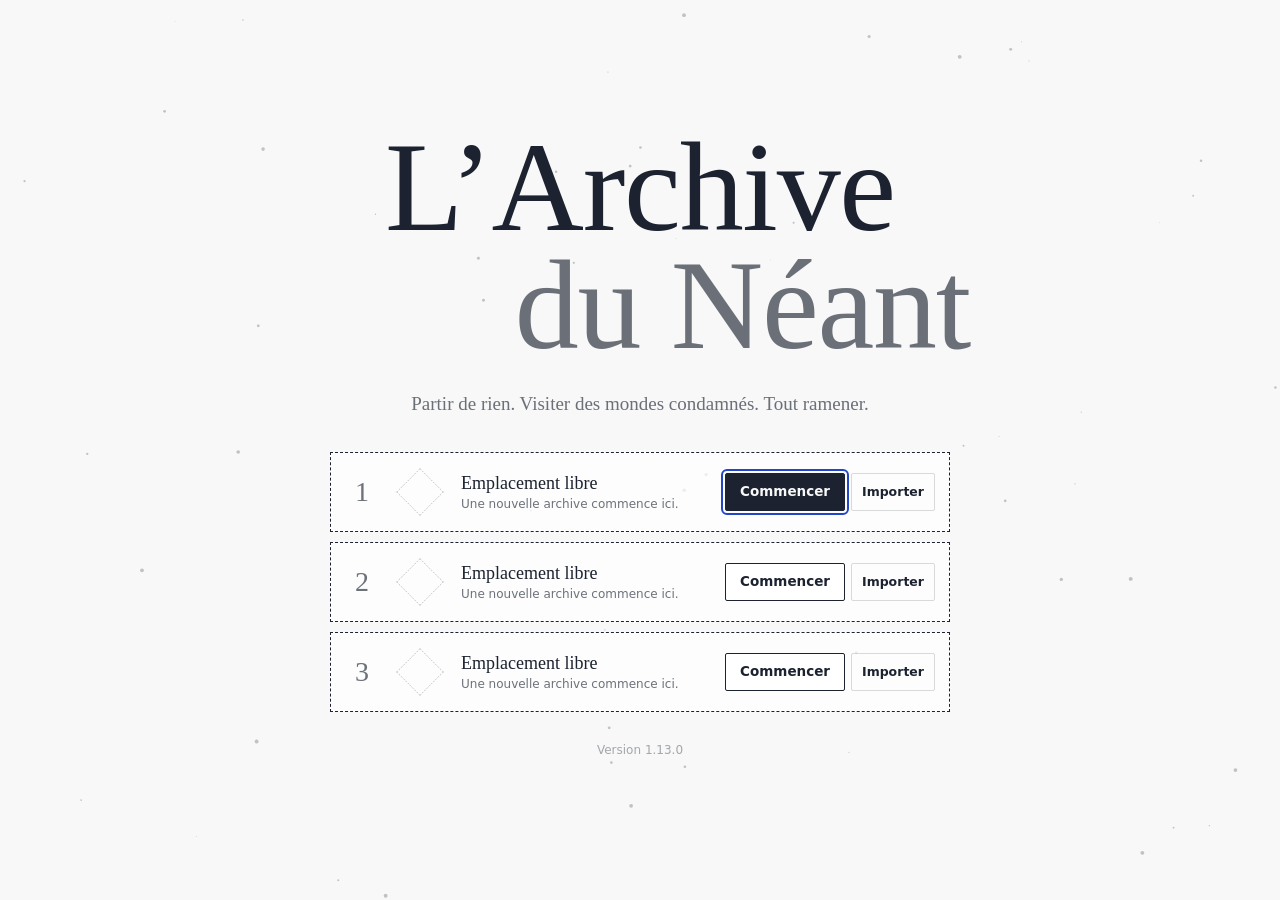
==== commit ad8bbb9d: "Publication du 20/10/2026 à 22:58" ====
--- a/index.html
+++ b/index.html
@@ -41,10 +41,18 @@
   <script src="js/data/world.js"></script>
   <script src="js/data/cosmos.js"></script>
   <script src="js/data/fauna.js"></script>
+  <script src="js/data/beyond.js"></script>
+  <script src="js/data/cieux.js"></script>
+  <script src="js/data/terres.js"></script>
+  <script src="js/data/puissance.js"></script>
+  <script src="js/data/nations.js"></script>
+  <script src="js/data/noms.js"></script>
   <script src="js/data/works.js"></script>
+  <script src="js/data/base.js"></script>
   <!-- Génération -->
   <script src="js/gen/worldgen.js"></script>
   <script src="js/gen/zonegen.js"></script>
+  <script src="js/gen/names.js"></script>
   <!-- Rendu -->
   <script src="js/render/camera.js"></script>
   <script src="js/render/fx.js"></script>
@@ -52,6 +60,9 @@
   <script src="js/render/creatureArt.js"></script>
   <script src="js/render/cosmicArt.js"></script>
   <script src="js/render/faunaArt.js"></script>
+  <script src="js/render/beyondArt.js"></script>
+  <script src="js/render/bestiaireArt.js"></script>
+  <script src="js/render/skies.js"></script>
   <script src="js/render/structArt.js"></script>
   <script src="js/render/terrainArt.js"></script>
   <script src="js/render/civArt.js"></script>
@@ -78,11 +89,15 @@
   <script src="js/game/civs.js"></script>
   <script src="js/game/settlements.js"></script>
   <script src="js/game/cosmic.js"></script>
+  <script src="js/game/beyond.js"></script>
   <script src="js/game/cosmos.js"></script>
+  <script src="js/game/places.js"></script>
+  <script src="js/game/nations.js"></script>
   <script src="js/game/search.js"></script>
   <script src="js/game/tutorial.js"></script>
   <script src="js/game/tools.js"></script>
   <script src="js/game/structures.js"></script>
+  <script src="js/game/base.js"></script>
   <script src="js/game/events.js"></script>
   <script src="js/game/resume.js"></script>
   <script src="js/game/archive.js"></script>
@@ -94,6 +109,7 @@
   <script src="js/ui/touch.js"></script>
   <script src="js/ui/console.js"></script>
   <script src="js/ui/dialogue.js"></script>
+  <script src="js/ui/nationsUI.js"></script>
   <script src="js/main.js"></script>
 </body>
 </html>
--- a/css/style.css
+++ b/css/style.css
@@ -196,6 +196,7 @@
 .panel.report { width: min(680px, 100%); }
 .panel.report > header { align-items: flex-start; }
 .stamp { color: var(--stamp); border: 2.5px solid var(--stamp); padding: 4px 12px; font-weight: 800; font-size: 18px; transform: rotate(-8deg); letter-spacing: 0.04em; margin-top: 6px; opacity: 0.88; }
+.stamp.kept { color: var(--cyan); border-color: var(--cyan); }
 .portraits { display: flex; flex-wrap: wrap; gap: 12px; }
 .portraits figure { margin: 0; text-align: center; width: 84px; }
 .portraits figcaption { font-size: 12px; }
@@ -229,6 +230,19 @@
 .hud-map { top: 14px; right: 14px; padding: 6px; }
 .hud-map canvas { display: block; width: 190px; height: 190px; background: #10131c; }
 .map-label { font-size: 11px; color: var(--ink-2); }
+/* 1.10 : la carte de l'échelon, sous la minicarte */
+.hud-map canvas.where { height: 100px; margin-top: 6px; }
+/* 1.12 : nations */
+.tag.nation { background: #f3ead8; color: #6a4a20; border-color: #c8a870; }
+.bar.favor i { background: #2a7a5a; }
+.bar.favor.low i { background: var(--stamp, #c8322c); }
+.nation-row .btn { white-space: nowrap; }
+.hud-map .map-label { margin-top: 4px; max-width: 190px; }
+body.touch-on .hud-map { pointer-events: auto; cursor: pointer; }
+body.touch-on .hud-map canvas.where, body.touch-on .hud-map .map-label { display: none; }
+body.touch-on .hud-map.where-on canvas { display: none; }
+body.touch-on .hud-map.where-on canvas.where { display: block; width: 130px; height: 68px; margin-top: 0; }
+body.touch-on .hud-map.where-on .map-label { display: block; max-width: 130px; font-size: 10px; }
 .hud-vitals { left: 14px; bottom: 30px; width: 250px; }
 .hud-vitals .lbl, .hud-loot .lbl { font-size: 11.5px; color: var(--ink-2); }
 .hp { position: relative; height: 14px; border: 1.5px solid var(--ink); background: var(--card); margin: 3px 0 6px; overflow: hidden; }
@@ -304,6 +318,8 @@
   .prep { grid-template-columns: 1fr; }
   .card-body { grid-template-columns: 1fr; }
   .hud-map canvas { width: 130px; height: 130px; }
+  .hud-map canvas.where { width: 130px; height: 68px; }
+  .hud-map .map-label { max-width: 130px; }
   .hud-vitals, .hud-loot { width: 200px; }
 }
 
@@ -321,6 +337,9 @@
 .aname { font-size: 11.5px; color: var(--ink-2); margin-top: 4px; white-space: nowrap; }
 .mount-row { display: grid; grid-template-columns: auto 1fr; gap: 8px; align-items: center; margin: 0 0 6px; }
 .mount-row .bar { height: 6px; }
+.base-row .bar > i { background: var(--ink); }
+.base-row.hit .lbl { color: var(--stamp); }
+.base-row.hit .bar > i { background: var(--stamp); }
 
 .bars { display: grid; grid-template-columns: 74px 1fr auto; gap: 4px 10px; align-items: center; margin: 8px 0; font-size: 12.5px; }
 .bars .bar { height: 8px; }
@@ -425,6 +444,7 @@
 
 /* ---------- Outils, structures, événements (1.4) ---------- */
 .where-event { margin-top: 6px; font-size: 12px; font-weight: 700; padding: 3px 8px; border-left: 4px solid var(--cyan); background: rgba(35, 70, 200, 0.06); }
+.where-event.mission { border-left-color: #c08a2a; background: rgba(192, 138, 42, 0.08); max-width: 250px; white-space: normal; }
 .struct-icon { display: block; flex: none; }
 .build-grid { display: grid; grid-template-columns: repeat(auto-fill, minmax(250px, 1fr)); gap: 12px; }
 .build-card { border: 1px solid var(--ink); background: var(--card); padding: 10px 12px; display: flex; flex-direction: column; gap: 6px; }
@@ -529,8 +549,14 @@
 /* l'affichage tête haute se resserre pour laisser la place aux pouces */
 body.touch-on .hud-help { display: none; }
 body.touch-on .hud-vitals { top: 104px; bottom: auto; left: 10px; width: 190px; padding: 6px 10px; }
-body.touch-on .hud-loot { top: 186px; bottom: auto; left: 10px; right: auto; width: 190px; padding: 6px 10px; }
+body.touch-on .hud-loot { top: 202px; bottom: auto; left: 10px; right: auto; width: 190px; padding: 6px 10px; }
 body.touch-on .hud-loot .stake { display: none; }
+/* lignes d'événement et de mission (1.13) : une ligne chacune, et le reste descend d'autant */
+body.touch-on .where-event { font-size: 11px; max-width: 186px; white-space: nowrap; overflow: hidden; text-overflow: ellipsis; margin-top: 4px; padding: 2px 6px; }
+body.touch-on:has(.hud-where .where-event:not([hidden])) .hud-vitals { top: 132px; }
+body.touch-on:has(.hud-where .where-event:not([hidden])) .hud-loot { top: 230px; }
+body.touch-on:has(.hud-where .where-event:not([hidden]) ~ .where-event:not([hidden])) .hud-vitals { top: 154px; }
+body.touch-on:has(.hud-where .where-event:not([hidden]) ~ .where-event:not([hidden])) .hud-loot { top: 252px; }
 body.touch-on .hud-abil { left: auto; right: 10px; bottom: auto; top: 156px; }
 body.touch-on .hud-map canvas { width: 130px; height: 130px; }
 body.touch-on .hud-cons { bottom: 14px; }
@@ -548,9 +574,15 @@
   .hud-where { min-width: 0; padding: 6px 10px; }
   .where-code { font-size: 16px; }
   body.touch-on .hud-vitals { top: 82px; }
-  body.touch-on .hud-loot { top: 160px; }
+  body.touch-on .hud-loot { top: 176px; }
   body.touch-on .hud-map canvas { width: 96px; height: 96px; }
+  body.touch-on .hud-map.where-on canvas.where { width: 96px; height: 50px; }
+  body.touch-on .hud-map.where-on .map-label { max-width: 96px; }
   body.touch-on .hud-abil { top: 128px; }
+  body.touch-on:has(.hud-where .where-event:not([hidden])) .hud-vitals { top: 112px; }
+  body.touch-on:has(.hud-where .where-event:not([hidden])) .hud-loot { top: 206px; }
+  body.touch-on:has(.hud-where .where-event:not([hidden]) ~ .where-event:not([hidden])) .hud-vitals { top: 134px; }
+  body.touch-on:has(.hud-where .where-event:not([hidden]) ~ .where-event:not([hidden])) .hud-loot { top: 228px; }
   .tg-top { right: calc(124px + 10px); }
   #toasts { top: 10px; width: min(460px, 56vw); }
   .toast { font-size: 12.5px; padding: 6px 10px; }
@@ -842,3 +874,17 @@
   .slot-seal { width: 40px; height: 40px; }
   .slot-seal .mosaic { width: 40px !important; height: 40px !important; }
 }
+
+/* ---------- Choix d'un territoire pour une structure (1.9) ---------- */
+.terr-pick { max-height: min(60vh, 520px); overflow: auto; }
+.terr-pick li { padding: 0; }
+.terr-pick .row-btn { display: flex; align-items: center; gap: 10px; width: 100%; background: none; border: 0; padding: 7px 8px; text-align: left; font: inherit; color: inherit; cursor: pointer; border-radius: 6px; }
+.terr-pick .row-btn:hover:not(:disabled), .terr-pick .row-btn:focus-visible { background: rgba(42, 159, 214, 0.1); }
+.terr-pick .row-btn:disabled { cursor: default; }
+.terr-pick li.disabled { opacity: 0.5; }
+.terr-pick small { display: block; color: var(--ink-2); }
+.terr-pick em { font-style: normal; font-size: 12px; white-space: nowrap; }
+
+/* ---------- Lieux ancrés (1.10) ---------- */
+.echelon.places { border-style: dashed; }
+.place-note { margin: 4px 0 12px; }
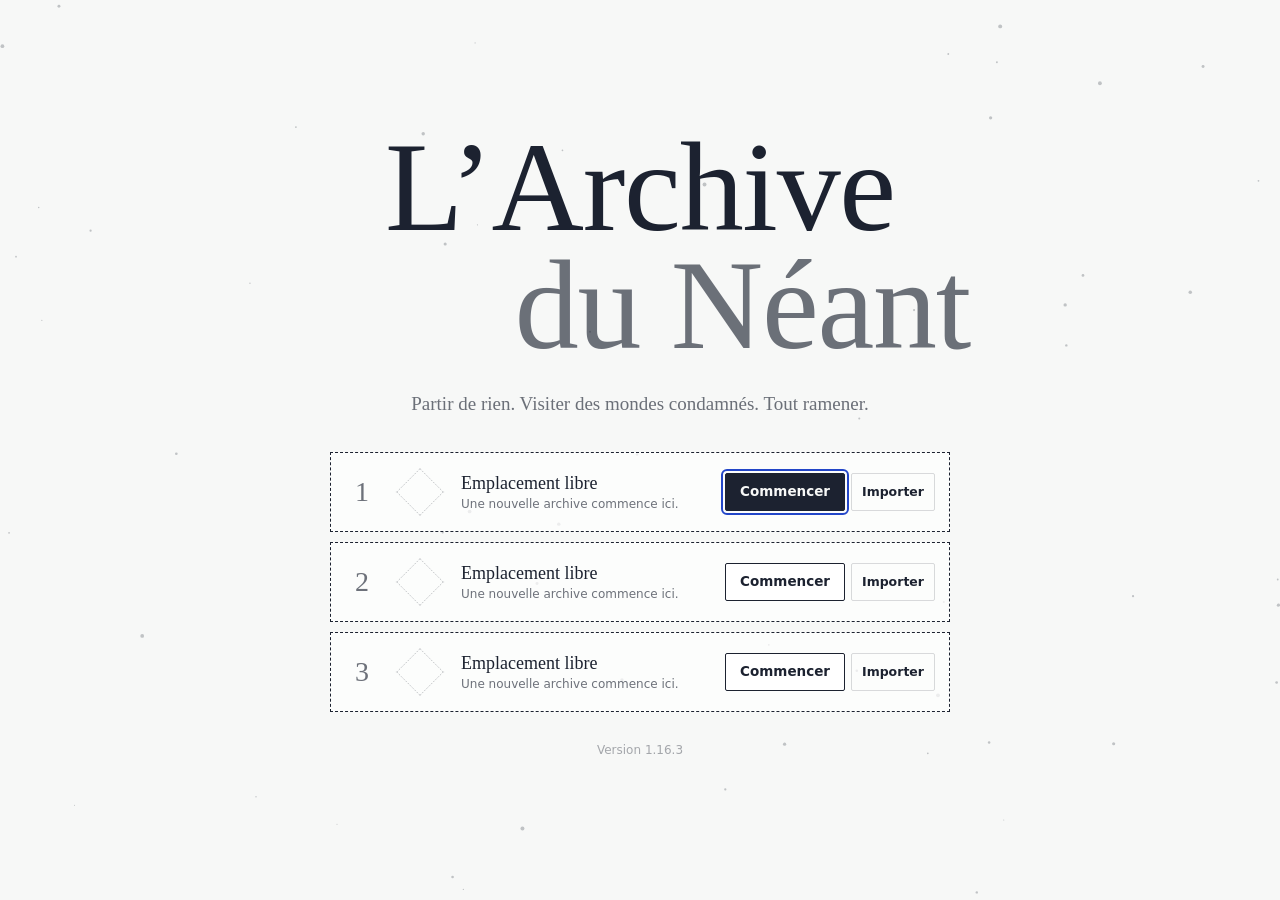
==== commit 7c664f82: "Publication du 02/11/2026 à 13:48" ====
--- a/index.html
+++ b/index.html
@@ -47,6 +47,9 @@
   <script src="js/data/puissance.js"></script>
   <script src="js/data/nations.js"></script>
   <script src="js/data/noms.js"></script>
+  <script src="js/data/recit.js"></script>
+  <script src="js/data/aide.js"></script>
+  <script src="js/data/colosses.js"></script>
   <script src="js/data/works.js"></script>
   <script src="js/data/base.js"></script>
   <!-- Génération -->
@@ -62,6 +65,8 @@
   <script src="js/render/faunaArt.js"></script>
   <script src="js/render/beyondArt.js"></script>
   <script src="js/render/bestiaireArt.js"></script>
+  <script src="js/render/artefactArt.js"></script>
+  <script src="js/render/colossusArt.js"></script>
   <script src="js/render/skies.js"></script>
   <script src="js/render/structArt.js"></script>
   <script src="js/render/terrainArt.js"></script>
@@ -75,6 +80,7 @@
   <script src="js/game/combat.js"></script>
   <script src="js/game/ai.js"></script>
   <script src="js/game/boss.js"></script>
+  <script src="js/game/colossus.js"></script>
   <script src="js/game/capture.js"></script>
   <script src="js/game/player.js"></script>
   <script src="js/game/collapse.js"></script>
@@ -92,7 +98,12 @@
   <script src="js/game/beyond.js"></script>
   <script src="js/game/cosmos.js"></script>
   <script src="js/game/places.js"></script>
+  <script src="js/game/danger.js"></script>
+  <script src="js/game/fiche.js"></script>
   <script src="js/game/nations.js"></script>
+  <script src="js/game/story.js"></script>
+  <script src="js/game/moments.js"></script>
+  <script src="js/game/arrivals.js"></script>
   <script src="js/game/search.js"></script>
   <script src="js/game/tutorial.js"></script>
   <script src="js/game/tools.js"></script>
@@ -110,6 +121,8 @@
   <script src="js/ui/console.js"></script>
   <script src="js/ui/dialogue.js"></script>
   <script src="js/ui/nationsUI.js"></script>
+  <script src="js/ui/storyUI.js"></script>
+  <script src="js/ui/tips.js"></script>
   <script src="js/main.js"></script>
 </body>
 </html>
--- a/css/style.css
+++ b/css/style.css
@@ -109,6 +109,15 @@
 .intro p { font-family: var(--serif); font-size: clamp(20px, 2.6vw, 28px); margin: 18px 0; opacity: 0; transform: translateY(6px); transition: opacity 1.4s, transform 1.4s; }
 .intro p.in { opacity: 1; transform: none; }
 .intro .skip { position: fixed; right: 24px; bottom: 24px; }
+.interlude .act-head { margin-bottom: 26px; opacity: 0; transition: opacity 1.4s; }
+.interlude .act-head.in { opacity: 1; }
+.interlude .act-head small { display: block; font-size: 12px; letter-spacing: 0.18em; text-transform: uppercase; color: var(--ink-2); }
+.interlude .act-head div { font-family: var(--serif); font-size: clamp(30px, 4vw, 44px); }
+.panel.story-site .site-text { font-family: var(--serif); font-size: 17px; line-height: 1.55; color: var(--ink-2); margin: 8px 0 14px; }
+.journal-act h5 { margin: 14px 0 4px; font-size: 13px; letter-spacing: 0.06em; }
+.journal-act .lore-gap { color: var(--ink-3, #9aa0a8); font-family: var(--serif); margin: 4px 0 4px 18px; }
+.artefact-card { display: flex; gap: 14px; align-items: center; }
+.artefact-card canvas { flex: none; width: 96px; height: 96px; }
 
 /* ---------------- console de l'Artefact ---------------- */
 .panel.console { width: min(1180px, 100%); height: min(860px, calc(100vh - 40px)); display: flex; flex-direction: column; padding: 18px 22px 0; overflow: hidden; }
@@ -888,3 +897,165 @@
 /* ---------- Lieux ancrés (1.10) ---------- */
 .echelon.places { border-style: dashed; }
 .place-note { margin: 4px 0 12px; }
+
+/* =====================================================================
+   1.15 : la console devient un registre ouvert.
+   Page de gauche : l'Artefact vivant, le rang, la réserve, le sommaire en
+   quatre chapitres (chiffres romains, points de conduite, pastilles rouges).
+   Page de droite : fil du chapitre, onglets en fiches, aide en marge.
+   ===================================================================== */
+:root { --page-l: #eff0ec; --page-r: #fbfbf9; --rule: rgba(28, 34, 48, 0.055); --margin-red: rgba(179, 38, 30, 0.2);
+  --danger-facile: #22808a; --danger-equilibre: #3f7d2a; --danger-difficile: #b8641a; --danger-mortel: #b3261e; }
+.panel.console.registre { display: grid; grid-template-columns: 286px minmax(0, 1fr); padding: 0; gap: 0; width: min(1240px, 100%); background: var(--page-r); border: 1px solid var(--ink); }
+.registre .reg-left { display: flex; flex-direction: column; min-height: 0; overflow: auto; background-color: var(--page-l);
+  background-image: repeating-linear-gradient(180deg, transparent 0 27px, var(--rule) 27px 28px);
+  box-shadow: inset -16px 0 22px -18px rgba(18, 22, 34, 0.35); border-right: 1px solid rgba(28, 34, 48, 0.25); }
+.registre .reg-right { display: flex; flex-direction: column; min-height: 0; position: relative;
+  background-image: linear-gradient(90deg, transparent 0 22px, var(--margin-red) 22px 23px, transparent 23px); }
+/* l'Artefact, le rang, la réserve */
+.panel.console.registre .console-head { display: flex; flex-direction: column; align-items: center; text-align: center; gap: 6px; padding: 14px 18px 12px; border-bottom: 1px solid rgba(28, 34, 48, 0.2); }
+.registre .artefact-seal { line-height: 0; }
+.registre .artefact-live { width: 128px; height: 128px; display: block; }
+.registre .ch-title h2 { font-size: 21px; letter-spacing: 0.02em; }
+.registre .ch-facts { font-size: 12.5px; }
+.registre .ch-next { justify-content: center; flex-wrap: wrap; }
+.registre .ch-next .bar { width: 96px; }
+.registre .reserve-btn { width: 100%; justify-content: center; flex-wrap: wrap; background: rgba(255, 255, 255, 0.7); }
+.registre .reserve-pop { position: static; width: 100%; box-shadow: none; max-height: 40vh; text-align: left; margin-top: 4px; }
+.registre .reserve-row { grid-template-columns: 70px 1fr; }
+/* le sommaire */
+.reg-index { display: flex; flex-direction: column; padding: 14px 0 18px; }
+.reg-index .chapter { display: grid; grid-template-columns: 34px auto 1fr auto; align-items: baseline; gap: 6px; padding: 11px 22px 11px 16px; border: 0; background: none; cursor: pointer; text-align: left; color: var(--ink-2); position: relative; }
+.reg-index .chapter:hover { color: var(--ink); background: rgba(255, 255, 255, 0.55); }
+.reg-index .chapter.on { color: var(--ink); background: var(--page-r); }
+.reg-index .chapter.on::after { content: ''; position: absolute; right: -1px; top: 6px; bottom: 6px; width: 4px; background: var(--cyan); }
+.chap-n { font-family: var(--serif); font-size: 22px; color: var(--ink-3); text-align: center; }
+.chapter.on .chap-n { color: var(--cyan); }
+.chap-name { font-variant: small-caps; letter-spacing: 0.08em; font-size: 17px; font-weight: 600; }
+.chapter .dots { border-bottom: 2px dotted rgba(28, 34, 48, 0.25); transform: translateY(-4px); }
+.chapter .badge, .reg-tabs .badge { background: var(--stamp); }
+.reg-index .chapter:focus-visible { outline: 2px solid var(--cyan); outline-offset: -2px; }
+/* page de droite */
+.reg-top { display: flex; justify-content: space-between; align-items: center; padding: 12px 18px 0 40px; }
+.reg-crumb { display: flex; align-items: center; gap: 8px; font-variant: small-caps; letter-spacing: 0.1em; color: var(--ink-2); font-size: 14px; }
+.crumb-n { display: inline-grid; place-items: center; width: 26px; height: 26px; border: 1px solid var(--ink); border-radius: 50%; font-family: var(--serif); font-size: 13px; letter-spacing: 0; color: var(--ink); background: var(--card); }
+.reg-tabs { display: flex; gap: 4px; padding: 12px 18px 0 40px; border-bottom: 1px solid var(--ink); flex-wrap: wrap; }
+.reg-tabs .tab { display: inline-flex; align-items: center; gap: 7px; border: 1px solid transparent; border-bottom: 0; background: none; padding: 7px 14px 8px; margin-bottom: -1px; cursor: pointer; font-weight: 600; color: var(--ink-2); border-radius: 3px 3px 0 0; }
+.reg-tabs .tab:hover { color: var(--ink); background: rgba(28, 34, 48, 0.04); }
+.reg-tabs .tab.on { color: var(--ink); background: var(--card); border-color: var(--ink); box-shadow: 0 -2px 0 var(--cyan) inset; }
+.registre .tab-content { flex: 1; overflow: auto; padding: 18px 26px 32px 40px; }
+.registre .panel .page-title, .registre .page-title { font-size: 30px; display: flex; align-items: center; gap: 10px; }
+.help-btn { width: 24px; height: 24px; border-radius: 50%; border: 1px solid var(--ink); background: var(--card); font: 700 13px var(--sans); cursor: pointer; display: inline-grid; place-items: center; color: var(--ink); flex: none; }
+.help-btn:hover, .help-btn.on { background: var(--ink); color: var(--paper); }
+.help-note { border-left: 3px solid var(--cyan); background: rgba(35, 70, 200, 0.05); padding: 10px 14px 6px; margin: 0 0 16px; max-width: 78ch; font-size: 13.5px; }
+.help-note b { font-variant: small-caps; letter-spacing: 0.06em; }
+.help-note ul { margin: 6px 0 0; padding-left: 18px; }
+.help-note li { margin: 0 0 5px; }
+/* fiches : un peu d'épaisseur, comme des cartes rangées */
+.registre .world-card, .registre .upg, .registre .tip-card { box-shadow: 3px 3px 0 rgba(28, 34, 48, 0.07); }
+/* Guide */
+.tip-grid { display: grid; grid-template-columns: repeat(auto-fill, minmax(230px, 1fr)); gap: 12px; }
+.tip-card { border: 1px solid var(--ink); background: var(--card); padding: 10px 14px; }
+.tip-card.locked { border-style: dashed; border-color: var(--ink-3); background: transparent; }
+.tip-card h4 { margin: 2px 0 4px; font-family: var(--serif); font-weight: 400; font-size: 18px; }
+.tip-card p { margin: 0; font-size: 13px; }
+.tip-where { font-variant: small-caps; letter-spacing: 0.08em; color: var(--ink-2); }
+.keys-list { grid-template-columns: 200px 1fr !important; }
+/* visite guidée */
+.tour-bubble { position: absolute; right: 22px; bottom: 22px; z-index: 8; width: min(380px, calc(100% - 44px)); background: var(--card); border: 2px solid var(--ink); box-shadow: var(--shadow); padding: 12px 16px; }
+.tour-bubble small { font-variant: small-caps; letter-spacing: 0.08em; color: var(--cyan); font-weight: 700; }
+.tour-bubble p { font-family: var(--serif); font-size: 17px; margin: 6px 0 10px; }
+.tour-bubble .actions { justify-content: flex-end; margin: 0; }
+.tour-focus { outline: 3px solid var(--cyan) !important; outline-offset: 4px; }
+/* conseils (dans la file des messages) */
+.toast.tip { max-width: 440px; border-left: 4px solid var(--cyan); text-align: left; cursor: pointer; }
+.toast.tip b { display: block; font-family: var(--serif); font-weight: 400; font-size: 17px; margin: 2px 0 2px; }
+.toast.tip p { margin: 0 0 4px; }
+.tip-kicker { font-variant: small-caps; letter-spacing: 0.08em; color: var(--cyan); font-weight: 700; }
+.tip-foot { color: var(--ink-3); }
+/* le danger, en tampon */
+.danger-stamp { display: inline-flex; align-items: center; gap: 6px; font-weight: 800; text-transform: uppercase; letter-spacing: 0.08em; font-size: 12.5px; padding: 3px 9px; border: 2px solid currentColor; outline: 1px solid currentColor; outline-offset: 2px; transform: rotate(-2deg); background: rgba(255, 255, 255, 0.85); }
+.danger-stamp i { display: inline-flex; gap: 2px; }
+.danger-stamp i b { width: 6px; height: 10px; border: 1.5px solid currentColor; display: inline-block; }
+.danger-stamp i b.on { background: currentColor; }
+.danger-facile { color: var(--danger-facile); }
+.danger-equilibre { color: var(--danger-equilibre); }
+.danger-difficile { color: var(--danger-difficile); }
+.danger-mortel { color: var(--danger-mortel); }
+@media (max-width: 900px) {
+  .panel.console.registre { grid-template-columns: 1fr; grid-template-rows: auto minmax(0, 1fr); }
+  .registre .reg-left { overflow: visible; box-shadow: none; border-right: 0; border-bottom: 1px solid var(--ink); background-image: none; }
+  .panel.console.registre .console-head { flex-direction: row; text-align: left; padding: 6px 10px; gap: 10px; }
+  .registre .artefact-live { width: 52px; height: 52px; }
+  .registre .ch-next { display: none; }
+  .registre .reserve-btn { width: auto; }
+  .registre .reserve-pop { position: absolute; left: 10px; right: 10px; top: 60px; width: auto; box-shadow: var(--shadow); z-index: 9; }
+  .registre .console-head { position: relative; }
+  .reg-index { flex-direction: row; padding: 0; overflow-x: auto; }
+  .reg-index .chapter { grid-template-columns: auto auto auto; padding: 8px 12px; white-space: nowrap; }
+  .reg-index .chapter .dots { display: none; }
+  .reg-index .chapter.on::after { right: 6px; left: 6px; top: auto; bottom: 0; width: auto; height: 3px; }
+  .chap-n { font-size: 15px; }
+  .chap-name { font-size: 14px; }
+  .reg-top { padding: 8px 12px 0 14px; }
+  .reg-tabs { padding: 8px 10px 0 14px; flex-wrap: nowrap; overflow-x: auto; }
+  .reg-tabs .tab { white-space: nowrap; padding: 6px 10px 7px; }
+  .registre .tab-content { padding: 12px 12px 26px 14px; }
+  .registre .reg-right { background-image: none; }
+  .registre .page-title { font-size: 22px; }
+}
+/* la fiche d'un monde (1.15) */
+.world-card.fiche h3 { font-size: 24px; }
+.fiche-danger { display: grid; grid-template-columns: auto 1fr; gap: 4px 10px; align-items: center; margin: 4px 0 10px; padding: 8px 0 10px; border-top: 1px solid var(--line); border-bottom: 1px solid var(--line); }
+.fiche-danger p { grid-column: 1 / -1; margin: 2px 0 0; font-size: 12.5px; color: var(--ink-2); }
+.fiche-h { margin: 10px 0 6px; font-variant: small-caps; letter-spacing: 0.08em; font-size: 14px; color: var(--ink-2); font-weight: 700; }
+.fiche-res { display: flex; flex-wrap: wrap; gap: 5px; }
+.res-chip { display: inline-flex; align-items: center; gap: 4px; border: 1px solid var(--line); background: var(--card); padding: 2px 6px 2px 3px; font-size: 12px; }
+.res-chip small { font-size: 11.5px; }
+.res-chip i { display: inline-flex; gap: 1px; margin-left: 2px; }
+.res-chip i b { width: 4px; height: 8px; background: var(--line); display: inline-block; }
+.res-chip i b.on { background: var(--ink); }
+.res-chip.lv3 { border-color: var(--ink); }
+.fiche-fauna { display: inline-flex; flex-wrap: wrap; align-items: center; gap: 2px; }
+.unknown { display: inline-grid; place-items: center; width: 18px; height: 18px; border: 1px dashed var(--ink-2); border-radius: 50%; font-weight: 700; font-size: 11px; color: var(--ink-2); cursor: help; }
+.fiche-biomes { display: flex; flex-wrap: wrap; gap: 4px; }
+.biome-chip { display: inline-flex; align-items: center; gap: 4px; border: 1px solid; padding: 1px 6px 1px 3px; font-size: 11.5px; background: var(--card); }
+.biome-chip i { width: 10px; height: 10px; display: inline-block; border: 1px solid rgba(0, 0, 0, 0.25); }
+.fiche-miss { font-size: 12px; margin: 8px 0; }
+.map-side .world-card.fiche dl.facts { grid-template-columns: 78px 1fr; }
+.where-danger { margin-top: 3px; }
+.where-danger .danger-stamp { font-size: 11px; padding: 1px 6px; }
+/* légende de la carte des destinations (1.15) */
+.map-legend { display: flex; flex-wrap: wrap; gap: 6px 16px; align-items: center; margin-top: 6px; font-size: 12px; }
+.map-legend > small { flex-basis: 100%; }
+.legend-grades, .legend-picto { display: inline-flex; flex-wrap: wrap; gap: 4px 12px; align-items: center; }
+.legend-grade { display: inline-flex; align-items: center; gap: 5px; font-weight: 700; text-transform: uppercase; letter-spacing: 0.06em; font-size: 11px; }
+.legend-grade i { width: 10px; height: 10px; border-radius: 50%; display: inline-block; }
+.legend-picto > span { display: inline-flex; align-items: center; gap: 4px; }
+.legend-picto i { display: inline-block; }
+.lg-house { width: 10px; height: 9px; border: 1px solid var(--ink); background: #fff; clip-path: polygon(50% 0, 100% 45%, 100% 100%, 0 100%, 0 45%); }
+.lg-dot { width: 7px; height: 7px; border-radius: 50%; background: #9aa0a8; }
+.lg-rescue { width: 12px; height: 12px; border-radius: 50%; border: 2px dashed var(--stamp); }
+.lg-hit { width: 12px; height: 12px; border-radius: 50%; border: 3px solid var(--cyan); }
+.prep-danger { display: flex; align-items: center; gap: 8px; flex-wrap: wrap; margin: 0 0 6px; }
+@media (max-width: 900px) {
+  .tour-bubble { position: fixed; left: 10px; right: 10px; bottom: 10px; width: auto; padding: 8px 12px; display: grid; grid-template-columns: 1fr auto; gap: 2px 12px; align-items: center; }
+  .tour-bubble small { grid-column: 1 / -1; }
+  .tour-bubble p { font-size: 14.5px; margin: 0; }
+  .tour-bubble .actions { flex-wrap: nowrap; }
+}
+/* écran bas (téléphone en paysage) : l'en-tête du registre se fait discret */
+@media (max-width: 900px) and (max-height: 520px) {
+  .panel.console.registre .console-head { display: none; }
+  .reg-index .chapter { padding: 5px 10px; }
+  .reg-top { position: absolute; right: 6px; top: 4px; padding: 0; z-index: 3; }
+  .reg-top .reg-crumb { display: none; }
+  .reg-tabs { padding-top: 4px; padding-right: 90px; }
+  .reg-right { position: relative; }
+}
+/* bestiaire : la faiblesse d'un colosse (1.16) */
+.beast-secret { font-size: 12px; border-left: 3px solid var(--cyan); padding: 2px 0 2px 8px; margin: 6px 0; }
+.beast-secret.muted { border-left-color: var(--line); }
+/* le saut (1.16.1) : seulement là où l'on peut sauter */
+.tb-jump { right: calc(118px * var(--s)); bottom: calc(296px * var(--s)); display: none; }
+.can-jump .tb-jump { display: flex; }
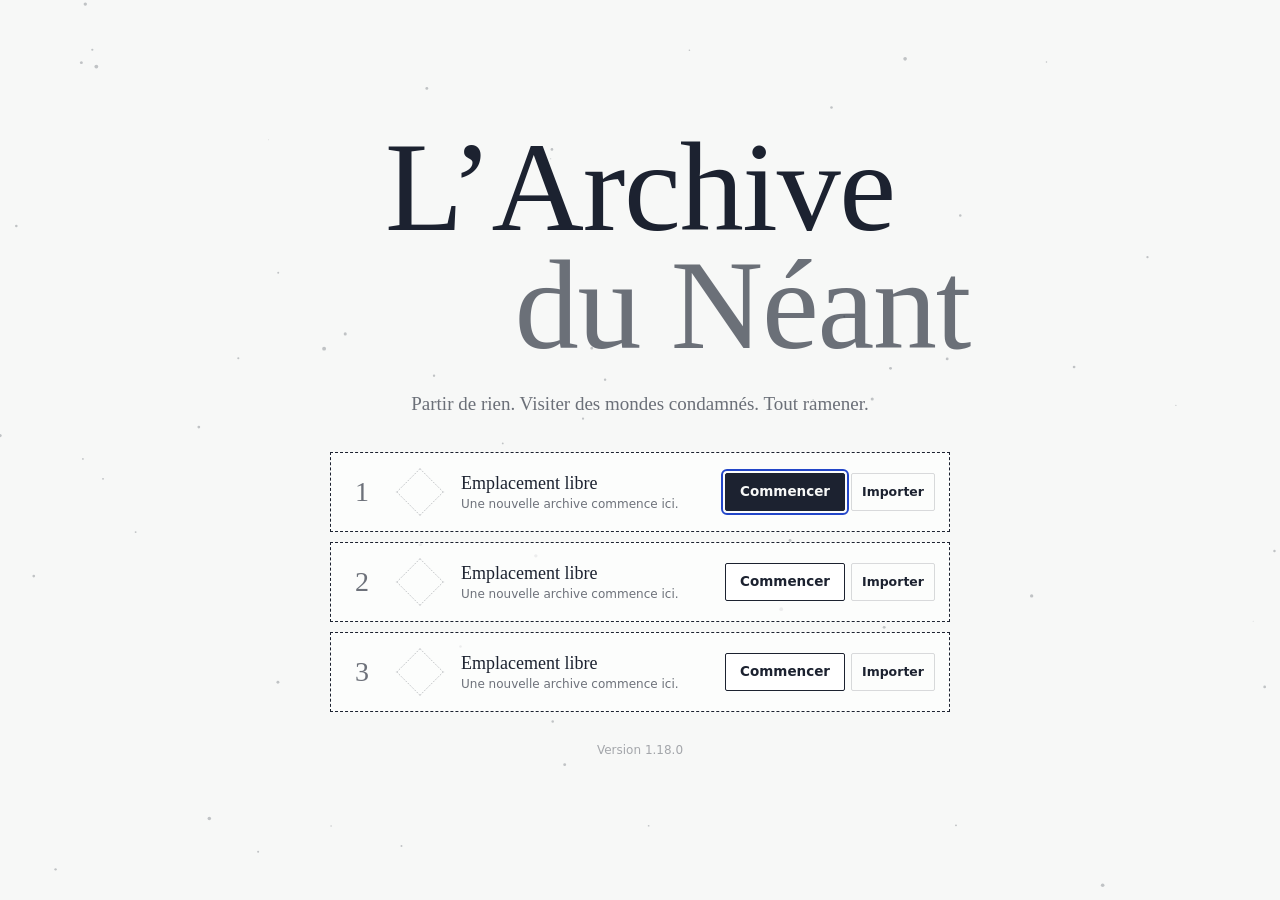
==== commit c48ae7b6: "Publication du 02/11/2026 à 21:31" ====
--- a/index.html
+++ b/index.html
@@ -65,6 +65,7 @@
   <script src="js/render/faunaArt.js"></script>
   <script src="js/render/beyondArt.js"></script>
   <script src="js/render/bestiaireArt.js"></script>
+  <script src="js/render/rig.js"></script>
   <script src="js/render/artefactArt.js"></script>
   <script src="js/render/colossusArt.js"></script>
   <script src="js/render/skies.js"></script>
@@ -78,6 +79,8 @@
   <script src="js/render/mosaic.js"></script>
   <script src="js/game/entities.js"></script>
   <script src="js/game/combat.js"></script>
+  <script src="js/game/kits.js"></script>
+  <script src="js/game/motion.js"></script>
   <script src="js/game/ai.js"></script>
   <script src="js/game/boss.js"></script>
   <script src="js/game/colossus.js"></script>
--- a/css/style.css
+++ b/css/style.css
@@ -1056,6 +1056,8 @@
 /* bestiaire : la faiblesse d'un colosse (1.16) */
 .beast-secret { font-size: 12px; border-left: 3px solid var(--cyan); padding: 2px 0 2px 8px; margin: 6px 0; }
 .beast-secret.muted { border-left-color: var(--line); }
+.beast-kit, .kit-line { font-size: 12px; margin: 4px 0; }
+.beast-kit b, .kit-line b { font-weight: 700; }
 /* le saut (1.16.1) : seulement là où l'on peut sauter */
 .tb-jump { right: calc(118px * var(--s)); bottom: calc(296px * var(--s)); display: none; }
 .can-jump .tb-jump { display: flex; }
